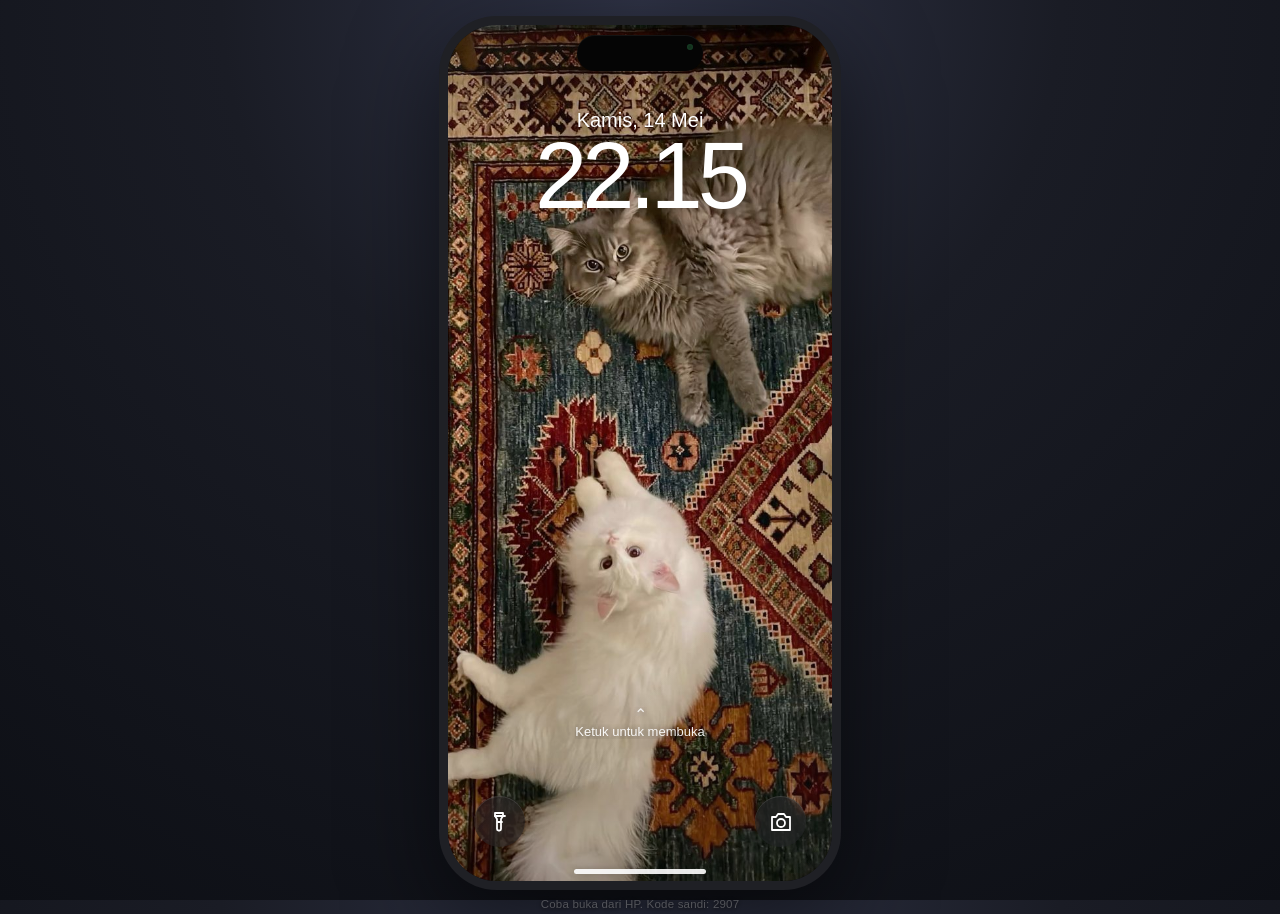
==== index.html @ b5a489ba "Disable state persistence; reset on refresh" ====
<!doctype html>
<html lang="id">
<head>
<meta charset="utf-8">
<meta name="viewport" content="width=device-width,initial-scale=1,maximum-scale=1,viewport-fit=cover,user-scalable=no">
<meta name="theme-color" content="#0b0d12">
<meta name="description" content="iPhone interaktif: cerita LDR Jo dan Shein, dari Jakarta ke Jogja.">
<title>Dari Jakarta ke Jogja â€” iPhone Interaktif</title>
<style>
*,*::before,*::after{box-sizing:border-box;-webkit-tap-highlight-color:transparent}
html,body{height:100%}
body{
  margin:0;min-height:100dvh;display:grid;place-items:center;padding:12px;
  background:radial-gradient(circle at top,#2f3346 0,#1a1c25 38%,#0d0f15 100%);
  color:#f8f8fb;font-family:-apple-system,BlinkMacSystemFont,'SF Pro Display','SF Pro Text','Helvetica Neue',sans-serif;
  -webkit-font-smoothing:antialiased;text-rendering:optimizeLegibility;overflow:hidden
}
button{font:inherit;color:inherit;background:none;border:0;padding:0;cursor:pointer}
input,textarea{font:inherit;color:inherit}
img{max-width:100%}
.hidden{display:none!important}
.app{display:flex;flex-direction:column;align-items:center;gap:10px;padding:10px}
.phone{
  --phone-w:min(402px,calc(100vw - 24px),calc((100dvh - 24px) * 402 / 874));
  position:relative;width:var(--phone-w);aspect-ratio:402/874;max-height:calc(100dvh - 24px);
  border-radius:58px;overflow:hidden;background:#080808;
  border:9px solid #1f2025;
  box-shadow:0 30px 90px rgba(0,0,0,.55),inset 0 0 0 1px rgba(255,255,255,.08);
  isolation:isolate
}
#surface{position:absolute;inset:0;overflow:hidden;background:#000;isolation:isolate}
.screen{position:absolute;inset:0;z-index:2}
.wallpaper{position:absolute;inset:0;background-size:cover;background-position:center;z-index:0;transition:opacity .7s ease}
.lock-wall{background-image:url("assets/lock-screen.jpg")}
.home-wall{background-image:url("assets/home-screen.jpg")}
.wall-shade{position:absolute;inset:0;z-index:1;pointer-events:none;background:linear-gradient(180deg,rgba(0,0,0,.22) 0,rgba(0,0,0,.04) 26%,rgba(0,0,0,.06) 60%,rgba(0,0,0,.32) 100%);transition:opacity .6s}
.gloss{position:absolute;inset:0;z-index:200;pointer-events:none;background:linear-gradient(130deg,rgba(255,255,255,.08) 0%,rgba(255,255,255,0) 18%,rgba(255,255,255,0) 62%,rgba(255,255,255,.05) 100%);mix-blend-mode:screen;opacity:.35}
.statusbar{position:absolute;top:0;left:0;right:0;height:46px;z-index:60;display:flex;align-items:center;justify-content:space-between;padding:8px 26px 0;font-size:14px;font-weight:600;letter-spacing:.2px;color:#fff;pointer-events:none;transition:color .3s}
.statusbar.light{color:#0b0b0d}
.statusbar .sb-time{min-width:44px}
.sb-right{display:flex;align-items:center;gap:5px}
.sb-signal{width:17px;height:11px;fill:currentColor}
.sb-battery{position:relative;width:23px;height:11.5px;border:1.4px solid currentColor;border-radius:3.5px;opacity:.92}
.sb-battery::after{content:"";position:absolute;right:-4px;top:2.8px;width:2px;height:4.6px;border-radius:0 2px 2px 0;background:currentColor;opacity:.55}
.sb-battery i{position:absolute;inset:1.4px;right:6px;background:currentColor;border-radius:2px}
.sb-5g{font-size:10.5px;font-weight:700}
.island{position:absolute;top:10px;left:50%;transform:translateX(-50%);width:126px;height:36px;border-radius:25px;background:#050505;z-index:80;box-shadow:inset 0 1px 0 rgba(255,255,255,.06)}
.island::after{content:"";position:absolute;right:10px;top:9px;width:6px;height:6px;border-radius:50%;background:#0b1710;box-shadow:inset 0 0 4px rgba(50,140,80,.55)}
.home-indicator{position:absolute;left:50%;bottom:0;transform:translateX(-50%);width:170px;height:26px;z-index:75;background:transparent}
.home-indicator::before{content:"";position:absolute;left:50%;bottom:7px;transform:translateX(-50%);width:132px;height:5px;border-radius:4px;background:rgba(255,255,255,.9);transition:background .3s;box-shadow:0 0 6px rgba(0,0,0,.18)}
.home-indicator.light::before{background:rgba(0,0,0,.72)}
.home-indicator:active::before{background:rgba(255,255,255,.6)}
.toast{position:absolute;left:50%;bottom:58px;z-index:125;transform:translateX(-50%) translateY(10px);max-width:82%;padding:10px 16px;border-radius:18px;background:rgba(28,30,38,.9);backdrop-filter:blur(20px);border:1px solid rgba(255,255,255,.12);color:#fff;font-size:12.5px;line-height:1.35;text-align:center;opacity:0;pointer-events:none;transition:opacity .22s,transform .22s}
.toast.show{opacity:1;transform:translateX(-50%) translateY(0)}
.flashlight{position:absolute;inset:0;z-index:190;background:#fff;opacity:0;transition:opacity .25s}
.flashlight.on{opacity:.94}
.viewer{position:absolute;inset:0;z-index:150;background:#000;display:flex;flex-direction:column;padding:54px 16px 30px}
.viewer-head{display:flex;align-items:center;justify-content:space-between;gap:12px;color:#fff;font-size:12px;opacity:.7;padding:0 4px 10px}
.viewer-stage{flex:1;display:grid;place-items:center;min-height:0}
.viewer-card{width:100%;max-width:340px;aspect-ratio:4/5;border-radius:12px;overflow:hidden;background:#101014;box-shadow:0 24px 60px rgba(0,0,0,.6)}
.viewer-card img{width:100%;height:100%;object-fit:cover;display:block}
.viewer-cap{text-align:center;font-size:12px;opacity:.6;padding-top:12px;min-height:34px}
.viewer-nav{display:flex;align-items:center;justify-content:space-between;padding-top:6px}
.viewer-btn{color:#fff;font-size:13px;padding:10px 14px;border-radius:999px;background:rgba(255,255,255,.12)}
.viewer-btn:disabled{opacity:.25}
@keyframes fadeIn{from{opacity:0}to{opacity:1}}
@keyframes riseIn{from{opacity:0;transform:translateY(10px)}to{opacity:1;transform:none}}
@keyframes shake{0%,100%{transform:translateX(0)}20%{transform:translateX(-8px)}40%{transform:translateX(7px)}60%{transform:translateX(-5px)}80%{transform:translateX(4px)}}
@keyframes bob{0%,100%{transform:translateY(0);opacity:.72}50%{transform:translateY(-3px);opacity:.95}}
.desk-hint{margin:0;font-size:11.5px;color:rgba(255,255,255,.42);letter-spacing:.2px;text-align:center;max-width:360px}
@media (max-height:760px){.desk-hint{display:none}.app{padding:6px}}
@media (max-width:420px){.desk-hint{display:none}}
@media (prefers-reduced-motion:reduce){*{animation-duration:.001s!important;animation-iteration-count:1!important;transition-duration:.05s!important}}
.lock{position:absolute;inset:0;z-index:4;padding:0;text-align:center;transition:opacity .35s,transform .35s}
.lock.slide-up{opacity:0;transform:translateY(-24px)}
.lock-top{position:absolute;top:0;left:0;right:0}
.lock-date{position:absolute;top:84px;width:100%;font-size:20px;font-weight:500;text-transform:capitalize;text-shadow:0 2px 10px rgba(0,0,0,.25)}
.lock-clock{position:absolute;top:104px;width:100%;font-size:94px;line-height:1;letter-spacing:-5px;font-weight:250;text-shadow:0 2px 14px rgba(0,0,0,.28);font-variant-numeric:tabular-nums}
.lock-notifs{position:absolute;left:18px;right:18px;bottom:132px;display:grid;gap:10px;text-align:left;max-height:42%;overflow:auto;scrollbar-width:none}
.lock-notifs::-webkit-scrollbar{display:none}
.lock-notif{display:flex;align-items:flex-start;gap:10px;padding:13px 15px;border-radius:22px;background:rgba(240,240,245,.55);backdrop-filter:blur(30px) saturate(1.8);-webkit-backdrop-filter:blur(30px) saturate(1.8);color:#111;box-shadow:0 8px 30px rgba(0,0,0,.12);cursor:pointer;animation:lockNotifArrival .52s cubic-bezier(.2,.9,.22,1.12) both;transform-origin:top center;overflow:hidden}
.lock-notif:active{background:rgba(240,240,245,.7)}
.lock-notif .nt-ic{width:38px;height:38px;border-radius:9px;flex:0 0 auto;display:grid;place-items:center;overflow:hidden;background:#25d366}
.lock-notif .nt-ic img{width:100%;height:100%;object-fit:cover}
.lock-notif .nt-ic.sys{background:rgba(0,0,0,.12)}
.lock-notif .nt-main{flex:1;min-width:0}
.lock-notif .nt-top{display:flex;justify-content:space-between;gap:8px;font-size:12px;margin-bottom:4px;color:rgba(0,0,0,.62);font-weight:700}
.lock-notif .nt-top small{font-weight:400;opacity:.7;font-size:11px;white-space:nowrap;overflow:hidden;text-overflow:ellipsis;max-width:40%}
.lock-notif .nt-body{font-size:14px;line-height:1.25;color:#111;font-weight:600;display:block;margin-top:2px}
.lock-notif .nt-body span{display:block;font-size:13px;line-height:1.32;color:rgba(0,0,0,.82);font-weight:400;margin-top:2px;overflow:hidden;text-overflow:ellipsis;display:-webkit-box;-webkit-line-clamp:3;-webkit-box-orient:vertical;overflow-wrap:anywhere}
.lock-bottom{position:absolute;bottom:34px;left:26px;right:26px;display:flex;justify-content:space-between;align-items:center}
.lock-round{width:51px;height:51px;border-radius:50%;display:grid;place-items:center;background:rgba(33,35,39,.44);backdrop-filter:blur(18px);-webkit-backdrop-filter:blur(18px);border:0;color:#fff;font-size:23px;cursor:pointer;box-shadow:inset 0 1px 0 rgba(255,255,255,.12);transition:transform .15s,background .2s}
.lock-round:active{transform:scale(1.15);background:rgba(255,255,255,.35)}
.lock-round.on{background:#fff;color:#111}
.lock-hint{position:absolute;bottom:100px;left:0;right:0;display:flex;flex-direction:column;align-items:center;gap:1px;font-size:13px;opacity:.92;cursor:pointer;text-shadow:0 1px 8px rgba(0,0,0,.55);animation:bob 2.8s ease-in-out infinite,pulseHint 2s ease-in-out infinite;border-radius:999px;padding:8px 14px}
@keyframes pulseHint{0%,100%{box-shadow:0 0 0 0 rgba(255,255,255,.35)}50%{box-shadow:0 0 0 12px rgba(255,255,255,0)}}
.hint-arrow{font-size:16px;line-height:1;opacity:.9}
.pass{position:absolute;inset:0;z-index:30;display:flex;flex-direction:column;align-items:center;justify-content:center;background:rgba(27,31,44,.28);backdrop-filter:blur(28px);-webkit-backdrop-filter:blur(28px);animation:fadeIn .3s;padding:24px}
.pass-title{font-size:18px;font-weight:600;text-shadow:0 1px 8px rgba(0,0,0,.2)}
.dots{display:flex;justify-content:center;gap:16px;margin:22px 0 18px}
.dot{width:13px;height:13px;border-radius:50%;border:1.8px solid #fff;transition:background .12s,transform .12s}
.dot.filled{background:#fff;transform:scale(1.06)}
.pass-error{height:18px;font-size:13px;color:#ffe1e1;margin-top:4px;text-align:center;line-height:1.3;min-height:18px}
.pass.shake{animation:shake .4s}
.keypad{display:grid;grid-template-columns:repeat(3,1fr);gap:11px 18px;max-width:282px;margin:26px auto 14px}
.key{width:70px;height:70px;justify-self:center;border-radius:50%;border:0;background:rgba(255,255,255,.24);color:#fff;font-size:31px;cursor:pointer;backdrop-filter:blur(12px);-webkit-backdrop-filter:blur(12px);box-shadow:inset 0 1px 0 rgba(255,255,255,.12);display:flex;flex-direction:column;align-items:center;justify-content:center;transition:background .12s,transform .1s}
.key:active{background:rgba(255,255,255,.38);transform:scale(.965)}
.key-number{font-size:31px;font-weight:300;line-height:1;font-variant-numeric:tabular-nums}
.key-letters{font-size:8.5px;letter-spacing:1.4px;opacity:.62;margin-top:1px;font-weight:600}
.key.key-empty{background:none;pointer-events:none;box-shadow:none}
.key.key-back{background:rgba(255,255,255,.12)}
.key.key-back:active{background:rgba(255,255,255,.3)}
.key svg{width:25px;height:25px;fill:none;stroke:currentColor;stroke-width:1.7;stroke-linecap:round;stroke-linejoin:round}
.pass-actions{display:flex;justify-content:space-between;width:100%;max-width:282px;margin-top:16px;font-size:12.5px;color:#cfe2ff}
.pass-actions button:active{opacity:.55}
.pass-hint{font-size:10.5px;color:rgba(255,255,255,.55);margin-top:6px;text-align:center;min-height:14px}
@keyframes lockNotifArrival{from{opacity:0;transform:translateY(12px) scale(.98)}to{opacity:1;transform:none}}
@media (max-height:770px){
  .lock{padding-top:0}
  .lock-date{top:76px;font-size:18px}
  .lock-clock{top:96px;font-size:82px}
  .lock-notifs{bottom:124px;gap:8px}
  .lock-notif{padding:11px 13px}
  .lock-hint{bottom:92px}
  .key{width:62px;height:62px;font-size:28px}
  .keypad{gap:8px 16px;max-width:260px}
  .pass{padding:24px}
}
@media (max-width:420px){
  .lock-date{top:72px}
  .lock-clock{top:90px;font-size:78px}
  .lock-notifs{left:14px;right:14px;bottom:118px}
}
.home{position:absolute;inset:0;z-index:3;display:flex;flex-direction:column;padding:93px 26px 26px;overflow:auto;scrollbar-width:none;animation:fadeIn .35s}
.home::-webkit-scrollbar{display:none}
.widgets{display:grid;grid-template-columns:1fr 1fr;gap:11px;margin-bottom:17px}
.widget{position:relative;border-radius:21px;padding:12px 13px;min-height:148px;overflow:hidden;text-align:left;border:1px solid rgba(255,255,255,.12);animation:riseIn .5s ease both;box-shadow:0 12px 30px rgba(0,0,0,.22)}
.widget-weather{background:linear-gradient(155deg,rgba(48,86,140,.92),rgba(20,34,62,.9));backdrop-filter:blur(20px);-webkit-backdrop-filter:blur(20px);display:flex;flex-direction:column;color:#fff}
.w-head{display:flex;justify-content:space-between;gap:6px;font-size:9px;font-weight:700;letter-spacing:1.1px;opacity:.8}
.w-main{display:flex;align-items:flex-start;justify-content:space-between;margin-top:2px}
.w-temp{font-size:39px;font-weight:300;line-height:1.12;letter-spacing:-1.5px}
.w-icon{margin-top:4px;opacity:.95}
.w-icon svg{display:block}
.w-cond{font-size:11.5px;font-weight:600;margin-top:auto}
.w-range{font-size:9.5px;opacity:.72;margin-top:3px;letter-spacing:.2px}
.widget-notes{background:linear-gradient(155deg,#fbf6e4,#eee2bd);color:#2b2418;display:flex;flex-direction:column}
.nw-head{font-size:9px;font-weight:800;letter-spacing:1.1px;color:#a9862f;display:flex;align-items:center;gap:5px}
.nw-title{font-size:12.5px;font-weight:700;margin-top:8px;color:#3a2f18}
.nw-line{font-size:10.5px;opacity:.72;line-height:1.5;padding-left:12px;position:relative;white-space:nowrap;overflow:hidden;text-overflow:ellipsis}
.nw-line::before{content:"";position:absolute;left:1px;top:6px;width:4px;height:4px;border-radius:50%;background:#c6a34a}
.nw-foot{font-size:9.5px;color:#9b7a28;margin-top:auto;font-weight:600}
.appgrid{display:grid;grid-template-columns:repeat(4,minmax(0,1fr));column-gap:16px;row-gap:34px;justify-items:center;align-items:start;padding:0 6px}
.app{display:flex;flex-direction:column;align-items:center;gap:8px;width:100%;min-width:0;padding:4px 2px;font-size:11px;font-weight:500;color:#fff;text-shadow:0 1px 4px rgba(0,0,0,.75);cursor:pointer;user-select:none}
.app:active .appicon{transform:scale(.9);filter:brightness(.96)}
.appicon{width:56px;height:56px;aspect-ratio:1/1;flex:none;border-radius:15px;display:grid;place-items:center;font-size:26px;box-shadow:0 7px 14px rgba(0,0,0,.22),0 0 0 .5px rgba(255,255,255,.14) inset;overflow:hidden;transition:transform .14s ease,filter .14s ease;background:transparent;position:relative;opacity:1;visibility:visible}
.appicon img{width:100%;height:100%;object-fit:cover;display:block;border-radius:inherit}
.app span{max-width:100%;white-space:nowrap;overflow:hidden;text-overflow:ellipsis}
.dock{position:absolute;left:18px;right:18px;bottom:24px;display:grid;grid-template-columns:repeat(4,minmax(0,1fr));justify-items:center;align-items:center;padding:13px 8px;border-radius:31px;background:rgba(244,245,250,.28);backdrop-filter:blur(28px);-webkit-backdrop-filter:blur(28px);border:1px solid rgba(255,255,255,.32);box-shadow:inset 0 1px 0 rgba(255,255,255,.2),0 8px 24px rgba(0,0,0,.25);z-index:10;overflow:visible;opacity:1;visibility:visible}
.dock .app span{display:none}
.dock .app{gap:0;opacity:1;visibility:visible;pointer-events:auto;position:relative;z-index:2}
.dock .appicon{width:55px;height:55px;opacity:1;visibility:visible;pointer-events:auto;position:relative;z-index:2;box-shadow:0 6px 14px rgba(0,0,0,.28),0 0 0 .5px rgba(255,255,255,.18) inset}
.dock .ic{opacity:1;visibility:visible}
.ic{width:100%;height:100%;display:grid;place-items:center;position:relative}
.ic svg{display:block}
.ic-cal{background:#fff;color:#111;flex-direction:column;line-height:1}
.ic-cal b{font-size:8px;letter-spacing:.6px;color:#ff3b30;font-weight:700;margin-top:7px}
.ic-cal strong{font-size:22px;font-weight:400;letter-spacing:-.5px;margin-top:1px}
.ic-notes{background:linear-gradient(180deg,#fefefe,#f4f1e8)}
.ic-notes .paper{width:100%;height:100%;padding-top:11px;display:flex;flex-direction:column;align-items:center;gap:2.4px;background:#fff}
.ic-notes .paper i{width:32px;height:2.4px;border-radius:2px;background:#d4cfc0}
.ic-notes .paper::before{content:"";width:38px;height:9px;border-radius:2px;background:#f7c948;margin-bottom:2px}
.ic-wa{background:#25d366;box-shadow:inset 0 -2px 4px rgba(0,0,0,.18)}
.ic-memo{background:linear-gradient(180deg,#3a3a3e,#101013)}
.ic-photos{background:#fff}
.ic-music{background:linear-gradient(160deg,#fa586a,#f72f4f)}
.ic-phone{background:linear-gradient(180deg,#54e878,#23b64d)}
.ic-safari{background:radial-gradient(circle at 30% 30%,#90ecff,#4bb4ff 45%,#0b71f3 78%)}
.ic-camera{background:linear-gradient(180deg,#5b5d66,#2b2c32)}
@media (max-width:370px){
  .appgrid{gap:15px 8px;padding:0 2px}
  .appicon{width:54px;height:54px}
  .dock{left:10px;right:10px;bottom:20px}
  .dock .appicon{width:52px;height:52px}
  .home{padding:84px 12px 102px}
}
.wa{position:absolute;inset:0;z-index:6;display:flex;flex-direction:column;background:#fff;color:#101114}
.wa-top{flex:0 0 auto;padding:50px 14px 0;background:rgba(250,250,250,.96);backdrop-filter:blur(20px);border-bottom:.5px solid rgba(0,0,0,.1)}
.wa-titlebar{display:flex;align-items:center;justify-content:space-between;gap:10px;padding-bottom:9px}
.wa-titlebar h1{font-size:25px;letter-spacing:-.6px;margin:0;font-weight:800}
.wa-titlebar .wa-tools{display:flex;gap:16px;color:#111}
.wa-titlebar .wa-tools svg{width:21px;height:21px;fill:none;stroke:currentColor;stroke-width:1.9;stroke-linecap:round;stroke-linejoin:round}
.wa-search{display:flex;align-items:center;gap:7px;background:#ededf0;border-radius:11px;padding:7px 10px;color:#7c7c85;margin-bottom:9px}
.wa-search svg{width:15px;height:15px;fill:none;stroke:currentColor;stroke-width:2}
.wa-search input{border:0;background:none;outline:none;font-size:13px;width:100%;color:#111}
.wa-filters{display:flex;gap:8px;padding-bottom:10px}
.wa-filter{font-size:11.5px;font-weight:600;color:#3a3a42;padding:5px 12px;border-radius:999px;background:#f0f0f3;border:1px solid transparent}
.wa-filter.active{background:#e2f6e9;color:#0d7a3e;border-color:#bfe8ce}
.wa-list{flex:1;overflow:auto;scrollbar-width:none;padding-bottom:26px}
.wa-list::-webkit-scrollbar{display:none}
.wa-row{display:flex;align-items:center;gap:11px;padding:10px 13px;width:100%;text-align:left;border-bottom:.5px solid rgba(0,0,0,.07)}
.wa-row:active{background:#f2f2f5}
.wa-avatar{width:47px;height:47px;flex:0 0 auto;border-radius:50%;overflow:hidden;background:#d8d8dd;display:grid;place-items:center;font-size:17px;font-weight:700;color:#fff}
.wa-avatar img{width:100%;height:100%;object-fit:cover;display:block}
.wa-row-main{flex:1;min-width:0}
.wa-row-name{font-size:14.5px;font-weight:600;display:flex;justify-content:space-between;gap:8px;align-items:baseline}
.wa-row-name small{font-size:10.5px;font-weight:400;color:#8a8a93;white-space:nowrap}
.wa-row-preview{font-size:12px;color:#7b7b84;white-space:nowrap;overflow:hidden;text-overflow:ellipsis;margin-top:2px;display:flex;align-items:center;gap:4px}
.wa-row-preview .tick{color:#25a55a;font-weight:700;font-size:11px}
.wa-badge{min-width:18px;height:18px;border-radius:9px;background:#25a55a;color:#fff;font-size:10.5px;font-weight:700;display:grid;place-items:center;padding:0 5px;margin-left:6px}
.wa-empty{padding:50px 20px;text-align:center;color:#9a9aa2;font-size:12.5px}

.wa-chat{position:absolute;inset:0;z-index:6;display:flex;flex-direction:column;background:#ece5dd;color:#111}
.wa-chat-bg{position:absolute;inset:0;background-image:linear-gradient(rgba(243,238,230,.9),rgba(243,238,230,.9)),url("assets/walpaper%20chat.jpg");background-size:cover;background-position:center;z-index:0}
.wa-chathead{position:relative;z-index:3;flex:0 0 auto;display:flex;align-items:center;gap:9px;padding:50px 10px 9px;background:rgba(250,250,250,.94);backdrop-filter:blur(20px);border-bottom:.5px solid rgba(0,0,0,.1)}
.wa-back{color:#0a7cff;font-size:21px;line-height:1;padding:4px 4px 4px 0;display:grid;place-items:center}
.wa-back svg{width:22px;height:22px;fill:none;stroke:currentColor;stroke-width:2.4;stroke-linecap:round;stroke-linejoin:round}
.wa-chathead .wa-avatar{width:36px;height:36px;font-size:14px}
.wa-chat-title{flex:1;min-width:0;line-height:1.2}
.wa-chatname{font-size:13.5px;font-weight:600;white-space:nowrap;overflow:hidden;text-overflow:ellipsis}
.wa-chatstatus{font-size:10.5px;color:#7c7c85;margin-top:1px}
.wa-head-actions{display:flex;gap:14px;color:#0a7cff;padding-right:2px}
.wa-head-actions svg{width:20px;height:20px;fill:none;stroke:currentColor;stroke-width:1.9;stroke-linecap:round;stroke-linejoin:round}
.wa-convo{position:relative;z-index:2;flex:1;overflow:auto;padding:12px 10px 10px;scrollbar-width:none;display:flex;flex-direction:column;gap:3px}
.wa-convo::-webkit-scrollbar{display:none}
.wa-day{position:sticky;top:0;align-self:center;background:rgba(255,255,255,.86);backdrop-filter:blur(8px);color:#6b6b73;font-size:10px;font-weight:600;padding:4px 10px;border-radius:8px;margin:4px 0 8px;box-shadow:0 1px 1px rgba(0,0,0,.06);z-index:2}
.wa-bubble{position:relative;max-width:78%;padding:6px 9px 16px;border-radius:11px;background:#fff;font-size:12.5px;line-height:1.4;box-shadow:0 1px .5px rgba(0,0,0,.13);align-self:flex-start;word-wrap:break-word;animation:riseIn .18s ease both}
.wa-bubble.mine{align-self:flex-end;background:#d9fdd3}
.wa-bubble .btime{position:absolute;right:8px;bottom:4px;font-size:9px;color:#8b8b93;letter-spacing:.1px}
.wa-bubble.mine .btime{color:#5f8a6a}
.wa-bubble.mine .btime .tick{font-size:9px;margin-left:2px;color:#3f9c5c}
.wa-system{align-self:center;background:rgba(255,255,255,.82);color:#6f6f77;font-size:10.5px;padding:5px 11px;border-radius:9px;margin:8px 0;text-align:center;max-width:88%;line-height:1.4}
.wa-img{display:block;width:100%;max-width:220px;border-radius:8px;margin-bottom:4px}
.wa-bubble.has-img{padding:3px 3px 16px}
.wa-bubble.has-img .btime{right:9px}
.wa-typing{align-self:flex-start;background:#fff;border-radius:11px;padding:9px 13px;display:flex;gap:4px;box-shadow:0 1px .5px rgba(0,0,0,.13)}
.wa-typing i{width:6px;height:6px;border-radius:50%;background:#b3b3ba;animation:tdot 1.1s infinite}
.wa-typing i:nth-child(2){animation-delay:.15s}.wa-typing i:nth-child(3){animation-delay:.3s}
@keyframes tdot{0%,60%,100%{transform:translateY(0);opacity:.5}30%{transform:translateY(-4px);opacity:1}}

.wa-composer-wrap{position:relative;z-index:4;flex:0 0 auto;background:#f6f4f1;border-top:.5px solid rgba(0,0,0,.08);padding:8px 8px 8px;transition:transform .28s ease}
.wa-chat.kb-open .wa-composer-wrap{transform:translateY(-238px)}
.wa-chat.kb-open .wa-convo{padding-bottom:230px}
.wa-choices{display:flex;gap:7px;overflow-x:auto;padding:2px 2px 8px;scrollbar-width:none}
.wa-choices::-webkit-scrollbar{display:none}
.wa-choice{flex:0 0 auto;max-width:250px;font-size:12px;line-height:1.3;padding:8px 12px;border-radius:16px;border:1px solid #b9e2c5;background:#f2fcf5;color:#0d6b36;text-align:left;animation:riseIn .22s both;white-space:normal}
.wa-choice:active{background:#dcf7e5}
.wa-composer{display:flex;align-items:flex-end;gap:7px}
.wa-plus{width:32px;height:32px;border-radius:50%;background:#e9e6e1;color:#5c5c63;font-size:22px;line-height:1;display:grid;place-items:center;flex:0 0 auto;margin-bottom:2px}
.wa-field{flex:1;display:flex;align-items:center;background:#fff;border-radius:20px;padding:7px 12px;min-height:36px;border:.5px solid rgba(0,0,0,.08)}
.wa-field input{width:100%;border:0;outline:none;background:none;font-size:13px;line-height:1.3}
.wa-send{width:34px;height:34px;border-radius:50%;background:#25a55a;color:#fff;display:grid;place-items:center;flex:0 0 auto;margin-bottom:1px}
.wa-send svg{width:19px;height:19px;fill:currentColor}
.wa-send:active{transform:scale(.93)}
.wa-kb{position:absolute;left:0;right:0;bottom:0;z-index:3;height:238px;background:#d1d4d9;padding:6px 5px 4px;transform:translateY(100%);transition:transform .28s ease;display:flex;flex-direction:column;gap:6px}
.wa-chat.kb-open .wa-kb{transform:translateY(0)}
.wa-kb-row{display:flex;justify-content:center;gap:5px;flex:1}
.wa-kb-key{flex:1;max-width:36px;background:#fff;border-radius:5px;box-shadow:0 1px 0 rgba(0,0,0,.28);font-size:15px;display:grid;place-items:center;color:#111;transition:background .08s}
.wa-kb-key.special{max-width:44px;background:#adb3bd;font-size:11px;font-weight:600}
.wa-kb-key.space{max-width:180px;background:#fff;font-size:11px;color:#444}
.wa-kb-key.pressed{background:#a9c8ff}
.wa-kb-row{} /* keep */
.wa-kb-footer{display:flex;justify-content:space-between;align-items:center;padding:0 10px;height:20px;color:#5c6068;font-size:13px}
.wa-kb-footer button{color:#3b3f47;font-size:11px;font-weight:600}
.wa-chat-note{padding:8px 12px;font-size:11px;color:#8a8a93;text-align:center;background:#f6f4f1;border-top:.5px solid rgba(0,0,0,.08)}
@media (max-width:370px){
  .wa-chat.kb-open .wa-composer-wrap{transform:translateY(-224px)}
  .wa-kb{height:224px}
  .wa-kb-key{font-size:14px}
}

.app-page{position:absolute;inset:0;z-index:5;display:flex;flex-direction:column;background:#f2f2f7;color:#111;overflow:hidden;animation:fadeIn .22s}
.app-page.dark{background:#0b0b0f;color:#fff}
.app-head{flex:0 0 auto;display:flex;align-items:center;gap:9px;padding:50px 13px 10px;background:rgba(249,249,251,.94);backdrop-filter:blur(22px);border-bottom:.5px solid rgba(0,0,0,.12);min-height:92px;z-index:3}
.app-page.dark .app-head{background:rgba(16,16,21,.9);border-bottom-color:rgba(255,255,255,.1)}
.app-head h1{flex:1;font-size:18px;font-weight:700;margin:0;text-align:center;letter-spacing:-.2px;white-space:nowrap;overflow:hidden;text-overflow:ellipsis}
.app-head .hbtn{min-width:62px;font-size:14px;color:#007aff;display:flex;align-items:center;gap:2px;padding:4px 0}
.app-page.dark .app-head .hbtn{color:#0a84ff}
.app-head .hbtn.right{justify-content:flex-end;text-align:right}
.app-head .hbtn svg{width:19px;height:19px;fill:none;stroke:currentColor;stroke-width:2.3;stroke-linecap:round;stroke-linejoin:round}
.app-body{flex:1;overflow:auto;scrollbar-width:none;-webkit-overflow-scrolling:touch}
.app-body::-webkit-scrollbar{display:none}
.pad-bottom{height:34px}

.notes-list{padding:4px 16px 10px}
.notes-item{width:100%;text-align:left;padding:11px 2px;border-bottom:.5px solid rgba(0,0,0,.13);display:block}
.notes-item h3{margin:0;font-size:14px;font-weight:600;display:flex;justify-content:space-between;gap:10px}
.notes-item h3 small{font-size:10.5px;font-weight:400;color:#8b8b92;white-space:nowrap}
.notes-item p{margin:3px 0 0;font-size:11.5px;color:#77777f;white-space:nowrap;overflow:hidden;text-overflow:ellipsis}
.notes-item p b{color:#3f3f45;font-weight:600}
.notes-date{font-size:10px;font-weight:700;letter-spacing:.5px;color:#8b8b92;margin:14px 2px 2px;text-transform:uppercase}
.notes-tools{display:flex;justify-content:space-between;align-items:center;padding:8px 16px;font-size:11.5px;color:#8b8b92;border-top:.5px solid rgba(0,0,0,.1)}
.notes-tools button{color:#c0392b;font-size:11.5px}
.note-detail{padding:8px 18px 30px}
.note-detail .nd-date{font-size:10px;color:#9a9aa1;text-align:center;margin-bottom:8px}
.note-detail h2{margin:0 0 6px;font-size:19px;letter-spacing:-.3px}
.note-detail p{font-size:13px;line-height:1.65;margin:8px 0;color:#2c2c30}
.note-detail ul{margin:8px 0;padding-left:18px;font-size:13px;line-height:1.7;color:#2c2c30}
.note-editor{padding:8px 16px 30px;display:flex;flex-direction:column;gap:8px;height:100%}
.note-editor input{border:0;background:none;outline:none;font-size:19px;font-weight:700;padding:4px 0}
.note-editor textarea{border:0;background:none;outline:none;flex:1;min-height:280px;font-size:13.5px;line-height:1.6;resize:none;font-family:inherit}

.cal-wrap{padding:6px 14px 22px}
.cal-nav{display:flex;align-items:center;justify-content:space-between;padding:6px 8px 12px}
.cal-nav b{font-size:16px;letter-spacing:-.2px}
.cal-nav button{color:#ff3b30;font-size:19px;padding:4px 10px}
.cal-nav .cal-today{font-size:11.5px;color:#ff3b30;font-weight:600}
.cal-week{display:grid;grid-template-columns:repeat(7,1fr);font-size:9.5px;font-weight:700;color:#9a9aa1;text-align:center;padding-bottom:5px;border-bottom:.5px solid rgba(0,0,0,.12)}
.cal-grid{display:grid;grid-template-columns:repeat(7,1fr);row-gap:3px;padding-top:5px}
.cal-day{position:relative;height:42px;display:flex;flex-direction:column;align-items:center;justify-content:flex-start;padding-top:4px;font-size:12px;border-radius:10px}
.cal-day.out{opacity:.25}
.cal-day .num{width:28px;height:28px;border-radius:50%;display:grid;place-items:center}
.cal-day.sel .num{background:#ff3b30;color:#fff;font-weight:600}
.cal-day.today .num{color:#ff3b30;font-weight:800}
.cal-day .ev{width:4px;height:4px;border-radius:50%;background:#ff9500;margin-top:1px}
.cal-day .ev.bday{background:#ff3b30}
.cal-agenda{margin-top:16px;background:#fff;border-radius:14px;padding:12px 13px;box-shadow:0 1px 3px rgba(0,0,0,.06)}
.cal-agenda h4{margin:0 0 7px;font-size:10.5px;letter-spacing:.6px;color:#ff3b30;text-transform:uppercase}
.cal-agenda .ag{display:flex;gap:9px;padding:7px 0;border-top:.5px solid rgba(0,0,0,.09);align-items:flex-start}
.cal-agenda .ag:first-of-type{border-top:0}
.cal-agenda .ag i{width:3px;height:30px;border-radius:2px;background:#ff3b30;margin-top:2px;flex:0 0 auto}
.cal-agenda .ag b{font-size:12.5px;display:block}
.cal-agenda .ag small{font-size:10.5px;color:#8f8f96}
.cal-note{font-size:10.5px;color:#9a9aa1;text-align:center;padding:12px 18px 0;line-height:1.5}

.vm-page{background:#fff}
.vm-head{padding:50px 15px 8px;background:rgba(250,250,250,.96);backdrop-filter:blur(20px);border-bottom:.5px solid rgba(0,0,0,.1);flex:0 0 auto}
.vm-head h1{margin:0;font-size:25px;font-weight:800;letter-spacing:-.6px}
.vm-search{display:flex;align-items:center;gap:6px;background:#ededf0;border-radius:10px;padding:6px 10px;margin-top:8px;color:#8a8a91}
.vm-search input{border:0;background:none;outline:none;font-size:12.5px;width:100%}
.vm-list{flex:1;overflow:auto;padding:4px 14px 90px}
.vm-item{display:flex;align-items:center;justify-content:space-between;gap:10px;width:100%;text-align:left;padding:11px 2px;border-bottom:.5px solid rgba(0,0,0,.1)}
.vm-item strong{display:block;font-size:13px;font-weight:600}
.vm-item small{font-size:10.5px;color:#8d8d94}
.vm-dur{font-size:11px;color:#8d8d94;font-variant-numeric:tabular-nums}
.vm-detail{padding:6px 18px 24px;display:flex;flex-direction:column;height:100%}
.vm-dtitle{font-size:13px;font-weight:600;text-align:center;margin:2px 0 2px;line-height:1.3}
.vm-ddate{font-size:10.5px;color:#8d8d94;text-align:center}
.vm-wave{display:flex;align-items:center;gap:2px;height:110px;margin:22px 0 6px;overflow:hidden}
.vm-wave i{flex:1;min-width:1px;background:#d5d5da;border-radius:2px;transition:background .15s}
.vm-wave i.played{background:#ff3b30}
.vm-time{display:flex;justify-content:space-between;font-size:10.5px;color:#8d8d94;font-variant-numeric:tabular-nums}
.vm-transcript{margin-top:18px;background:#f7f7f9;border-radius:14px;padding:12px 14px;font-size:12px;line-height:1.6;color:#3a3a40;min-height:92px}
.vm-transcript b{display:block;font-size:9.5px;letter-spacing:.6px;text-transform:uppercase;color:#9a9aa1;margin-bottom:5px}
.vm-controls{display:flex;align-items:center;justify-content:space-around;margin-top:auto;padding:18px 10px 6px}
.vm-ctrl{width:56px;height:56px;border-radius:50%;background:#f2f2f5;display:grid;place-items:center;color:#111}
.vm-ctrl.main{background:#ff3b30;color:#fff;width:66px;height:66px}
.vm-ctrl svg{width:24px;height:24px;fill:currentColor}
.vm-note{text-align:center;font-size:10px;color:#a0a0a7;padding-top:8px}

.photos-page{background:#0b0b0f;color:#fff}
.photos-page .app-head{background:rgba(16,16,21,.92);border-bottom-color:rgba(255,255,255,.08)}
.photos-page .app-head h1{color:#fff}
.photos-page .app-head .hbtn{color:#0a84ff}
.ph-seg{display:flex;gap:7px;padding:10px 12px;overflow-x:auto;scrollbar-width:none}
.ph-seg::-webkit-scrollbar{display:none}
.ph-seg button{flex:0 0 auto;font-size:11.5px;padding:6px 12px;border-radius:999px;background:rgba(255,255,255,.09);color:#dcdce2}
.ph-seg button.active{background:#fff;color:#111;font-weight:600}
.ph-count{font-size:10.5px;color:rgba(255,255,255,.5);padding:0 15px 8px}
.app-inner{display:flex;flex-direction:column;flex:1;min-height:0;overflow:hidden;padding:0}
.ph-grid{display:grid;grid-template-columns:repeat(3,1fr);gap:2px;flex:1;overflow:auto;scrollbar-width:none;padding:0 1px 12px}
.ph-grid::-webkit-scrollbar{display:none}
.ph-tile{position:relative;aspect-ratio:1/1;overflow:hidden;background:#1a1a1f;border-radius:0}
.ph-tile img{width:100%;height:100%;object-fit:cover;display:block;transition:transform .2s}
.ph-tile:active img{transform:scale(1.04)}
.ph-tile img{width:100%;height:100%;object-fit:cover;display:block;transition:transform .2s}
.ph-tile:active img{transform:scale(1.04)}
.ph-empty{padding:50px 26px;text-align:center;color:rgba(255,255,255,.5);font-size:12px;line-height:1.6}
.photo-bottom{display:flex;justify-content:center;align-items:center;flex:0 0 auto;border-top:1px solid rgba(255,255,255,.08);background:rgba(16,16,21,.92);padding:8px 5px 17px}
.photo-bottom button{border:0;background:none;color:#0a84ff;font-size:12px;font-weight:600;padding:6px 14px}

.safari-page{background:#f6f6f8;color:#111}
.sf-urlbar{display:flex;align-items:center;gap:8px;margin:0 12px;background:#fff;border-radius:11px;padding:7px 10px;font-size:12px;color:#555;box-shadow:0 1px 3px rgba(0,0,0,.05);border:.5px solid rgba(0,0,0,.08)}
.sf-urlbar svg{width:12px;height:12px;fill:none;stroke:#777;stroke-width:2}
.sf-urlbar span{flex:1;white-space:nowrap;overflow:hidden;text-overflow:ellipsis}
.sf-body{padding:14px 14px 30px}
.sf-hero{padding:16px 8px 10px;text-align:center}
.sf-hero h2{font-size:20px;margin:0 0 4px;letter-spacing:-.4px}
.sf-hero p{margin:0;font-size:11.5px;color:#8a8a91}
.sf-search{display:flex;gap:8px;margin:10px 0 18px}
.sf-search input{flex:1;border:0;background:#e9e9ee;border-radius:11px;padding:10px 13px;font-size:13px;outline:none}
.sf-search button{width:40px;border-radius:11px;background:#0a84ff;color:#fff;display:grid;place-items:center}
.sf-favs{display:grid;grid-template-columns:repeat(4,1fr);gap:12px;margin-bottom:20px}
.sf-fav{display:flex;flex-direction:column;align-items:center;gap:5px;font-size:9px;color:#555;text-align:center}
.sf-fav .fv{width:48px;height:48px;border-radius:12px;display:grid;place-items:center;background:#fff;box-shadow:0 1px 3px rgba(0,0,0,.1)}
.sf-fav .fv svg{width:24px;height:24px}
.sf-fav span{white-space:nowrap;overflow:hidden;text-overflow:ellipsis;max-width:60px}
.sf-card{background:#fff;border-radius:14px;padding:13px 14px;margin-bottom:10px;box-shadow:0 1px 3px rgba(0,0,0,.05);text-align:left;width:100%;display:block}
.sf-card h3{margin:0 0 4px;font-size:13.5px}
.sf-card p{margin:0;font-size:11.5px;line-height:1.5;color:#7b7b84}
.sf-section{font-size:10.5px;font-weight:700;letter-spacing:.6px;color:#9a9aa1;text-transform:uppercase;margin:16px 4px 7px}
.sf-page h2{font-size:22px;margin:6px 0 2px;letter-spacing:-.4px}
.sf-page .sf-sub{font-size:11px;color:#8a8a91;margin-bottom:14px}
.sf-info{background:#fff;border-radius:14px;padding:13px 14px;margin:10px 0;box-shadow:0 1px 3px rgba(0,0,0,.05)}
.sf-info .row{display:flex;justify-content:space-between;gap:12px;padding:8px 0;font-size:12px;border-top:.5px solid rgba(0,0,0,.08)}
.sf-info .row:first-child{border-top:0}
.sf-info .row b{font-weight:600}
.sf-buy{background:#0a84ff;color:#fff;border-radius:11px;padding:11px;text-align:center;font-size:12.5px;font-weight:600;width:100%;margin-top:12px}
.sf-link{color:#0a84ff;font-size:12px;padding:8px 0;display:inline-block}
.sf-history{display:flex;justify-content:space-between;align-items:center;gap:10px;padding:9px 4px;border-bottom:.5px solid rgba(0,0,0,.1);font-size:12px;width:100%;text-align:left}
.sf-history small{font-size:10px;color:#9a9aa1;display:block;margin-top:1px}
.sf-history .x{color:#9a9aa1;font-size:16px;padding:4px}

.cam-page{position:absolute;inset:0;background:#000;z-index:6;display:flex;flex-direction:column}
.cam-video{position:absolute;inset:0;width:100%;height:100%;object-fit:cover;background:#000}
.cam-top{position:relative;z-index:3;padding:52px 20px 0;display:flex;justify-content:space-between;color:#fff;font-size:13px}
.cam-top button{color:#fff;font-size:13px;padding:8px 10px;background:rgba(0,0,0,.3);border-radius:999px;backdrop-filter:blur(8px)}
.cam-bottom{position:relative;z-index:3;margin-top:auto;padding:0 26px 40px;display:flex;align-items:center;justify-content:space-between}
.cam-mode{display:flex;flex-direction:column;align-items:center;gap:4px;position:absolute;left:50%;transform:translateX(-50%);bottom:118px;color:#fff;font-size:10px;letter-spacing:1px;text-transform:uppercase;opacity:.85}
.cam-shutter{width:70px;height:70px;border-radius:50%;background:#fff;border:5px solid rgba(255,255,255,.35);box-shadow:0 0 0 2px #000 inset;margin:0 auto}
.cam-shutter:active{transform:scale(.93)}
.cam-side{width:46px;height:46px;border-radius:50%;background:rgba(255,255,255,.18);display:grid;place-items:center;color:#fff;backdrop-filter:blur(8px)}
.cam-side svg{width:22px;height:22px;fill:none;stroke:currentColor;stroke-width:1.8;stroke-linecap:round;stroke-linejoin:round}
.cam-flash{position:absolute;inset:0;background:#fff;opacity:0;pointer-events:none;z-index:4}
.cam-flash.on{animation:camflash .3s ease}
@keyframes camflash{0%{opacity:.9}100%{opacity:0}}
.cam-fallback{position:absolute;inset:0;display:grid;place-items:center;padding:40px;text-align:center;color:#fff;background:linear-gradient(160deg,#1c1c22,#0a0a0d)}
.cam-fallback p{font-size:12.5px;line-height:1.6;color:rgba(255,255,255,.7);max-width:250px}
.cam-fallback b{display:block;font-size:15px;margin-bottom:8px;color:#fff}
.cam-preview{position:absolute;inset:0;z-index:5;background:#000;display:flex;flex-direction:column;padding:52px 18px 28px}
.cam-preview img{flex:1;min-height:0;width:100%;object-fit:contain;border-radius:10px}
.cam-preview .cp-actions{display:flex;justify-content:space-between;gap:12px;padding-top:16px}
.cam-preview .cp-actions button{flex:1;padding:11px;border-radius:12px;background:rgba(255,255,255,.13);font-size:12.5px;color:#fff}
.cam-preview .cp-actions button.primary{background:#ffd60a;color:#111;font-weight:600}

.music-page{background:linear-gradient(180deg,#3d1f28,#170f14 55%,#0b0a0d);color:#fff}
.music-page .app-head{background:rgba(20,14,18,.75);border-bottom-color:rgba(255,255,255,.08)}
.music-page .app-head .hbtn{color:#ff5d73}
.music-wrap{padding:10px 22px 30px;display:flex;flex-direction:column;height:100%}
.music-art{width:100%;aspect-ratio:1;border-radius:18px;overflow:hidden;box-shadow:0 24px 60px rgba(0,0,0,.5);margin-top:6px}
.music-art img{width:100%;height:100%;object-fit:cover;display:block}
.music-meta{margin-top:18px}
.music-meta h2{margin:0;font-size:20px;letter-spacing:-.3px}
.music-meta p{margin:3px 0 0;font-size:12px;color:rgba(255,255,255,.55)}
.music-progress{margin-top:20px}
.music-bar{height:4px;border-radius:3px;background:rgba(255,255,255,.18);overflow:hidden}
.music-bar i{display:block;height:100%;width:0;background:#fff;border-radius:3px;transition:width .5s linear}
.music-times{display:flex;justify-content:space-between;font-size:10px;color:rgba(255,255,255,.5);margin-top:6px;font-variant-numeric:tabular-nums}
.music-controls{display:flex;align-items:center;justify-content:center;gap:26px;margin-top:16px}
.music-controls button{color:#fff;display:grid;place-items:center;width:48px;height:48px;border-radius:50%}
.music-controls .play{width:62px;height:62px;background:#fff;color:#111}
.music-controls svg{width:26px;height:26px;fill:currentColor}
.music-note{font-size:9.5px;color:rgba(255,255,255,.35);text-align:center;margin-top:auto;padding-top:12px}

.phone-page{background:#fff;color:#111}
.phone-tabs{display:flex;background:rgba(249,249,251,.96);border-bottom:.5px solid rgba(0,0,0,.12);flex:0 0 auto}
.phone-tab{flex:1;padding:9px 4px 10px;font-size:10.5px;color:#8a8a91;display:flex;flex-direction:column;align-items:center;gap:3px}
.phone-tab svg{width:20px;height:20px;fill:none;stroke:currentColor;stroke-width:1.8;stroke-linecap:round;stroke-linejoin:round}
.phone-tab.active{color:#0a84ff}
.phone-content{flex:1;overflow:auto;padding:8px 14px 30px}
.phone-content h2{font-size:22px;letter-spacing:-.4px;margin:6px 4px 8px}
.ph-contact{display:flex;align-items:center;gap:11px;width:100%;text-align:left;padding:9px 2px;border-bottom:.5px solid rgba(0,0,0,.1)}
.ph-avatar{width:40px;height:40px;border-radius:50%;overflow:hidden;display:grid;place-items:center;color:#fff;font-weight:600;font-size:15px;flex:0 0 auto}
.ph-avatar img{width:100%;height:100%;object-fit:cover}
.ph-contact b{font-size:13.5px;font-weight:500}
.ph-contact small{display:block;font-size:10px;color:#9a9aa1}
.ph-detail{text-align:center;padding:14px 20px 0}
.ph-detail .ph-avatar{width:82px;height:82px;font-size:28px;margin:0 auto}
.ph-detail h2{font-size:20px;margin:9px 0 3px}
.ph-detail .sub{font-size:11px;color:#8a8a91;margin-bottom:18px}
.ph-actions{display:flex;gap:14px;justify-content:center}
.ph-actions button{width:82px;padding:9px 4px;border-radius:11px;background:#f2f2f6;color:#0a84ff;font-size:10.5px;display:flex;flex-direction:column;align-items:center;gap:5px}
.ph-actions svg{width:20px;height:20px;fill:none;stroke:currentColor;stroke-width:1.8;stroke-linecap:round;stroke-linejoin:round}
.ph-log{display:flex;align-items:center;gap:10px;width:100%;text-align:left;padding:9px 2px;border-bottom:.5px solid rgba(0,0,0,.08)}
.ph-log .arr{font-size:12px;color:#8a8a91;width:14px}
.ph-log .arr.miss{color:#ff3b30}
.ph-log b{font-size:13px;font-weight:500;display:block}
.ph-log.miss b{color:#ff3b30}
.ph-log small{font-size:10px;color:#9a9aa1}
.ph-log .time{margin-left:auto;font-size:10.5px;color:#8a8a91;white-space:nowrap}
.ph-dial{display:flex;flex-direction:column;align-items:center;padding:7px 24px 18px}
.ph-number{height:42px;font-size:26px;letter-spacing:1px;display:grid;place-items:center;margin-bottom:4px;font-variant-numeric:tabular-nums;min-width:100%}
.dial-grid{display:grid;grid-template-columns:repeat(3,68px);gap:12px 20px}
.dial-key{width:68px;height:68px;border-radius:50%;background:#f2f2f6;display:flex;flex-direction:column;align-items:center;justify-content:center}
.dial-key:active{background:#e3e3e8}
.dial-key b{font-size:26px;font-weight:400;line-height:1}
.dial-key small{font-size:8px;letter-spacing:1.5px;color:#8a8a91;margin-top:1px;font-weight:600}
.dial-call{width:68px;height:68px;border-radius:50%;background:#30c55a;color:#fff;display:grid;place-items:center;margin-top:14px}
.dial-call svg{width:28px;height:28px;fill:currentColor}
.ph-callbanner{font-size:10.5px;color:#9a9aa1;text-align:center;padding:10px}

.banner{position:absolute;top:9px;left:9px;right:9px;z-index:115;display:flex;align-items:center;gap:10px;padding:10px 12px;border-radius:20px;background:rgba(26,28,36,.88);backdrop-filter:blur(26px) saturate(150%);border:1px solid rgba(255,255,255,.14);box-shadow:0 14px 34px rgba(0,0,0,.4);transform:translateY(-150%);transition:transform .42s cubic-bezier(.2,.9,.2,1);cursor:pointer;text-align:left}
.banner.show{transform:translateY(0)}
.banner .bn-ic{width:34px;height:34px;border-radius:9px;background:#25d366;display:grid;place-items:center;flex:0 0 auto;overflow:hidden}
.banner .bn-ic img{width:100%;height:100%;object-fit:cover}
.banner .bn-ic.sys{background:rgba(255,255,255,.16)}
.banner .bn-main{flex:1;min-width:0;color:#fff}
.banner .bn-top{display:flex;justify-content:space-between;gap:8px;font-size:11px;font-weight:600}
.banner .bn-top small{font-weight:400;opacity:.6;font-size:9.5px}
.banner .bn-body{font-size:11.5px;line-height:1.35;opacity:.88;margin-top:1px;display:-webkit-box;-webkit-line-clamp:2;-webkit-box-orient:vertical;overflow:hidden}

.call{position:absolute;inset:0;z-index:100;display:flex;flex-direction:column;align-items:center;background:#07080b;color:#fff;overflow:hidden}
.call-bg{position:absolute;inset:-30px;background-image:url("assets/jo-call.jpg");background-size:cover;background-position:center;filter:blur(26px) brightness(.42) saturate(1.1);transform:scale(1.16)}
.call-shade{position:absolute;inset:0;background:linear-gradient(180deg,rgba(0,0,0,.4),rgba(0,0,0,.15) 35%,rgba(0,0,0,.7))}
.call-inner{position:relative;z-index:2;width:100%;height:100%;display:flex;flex-direction:column;align-items:center;padding:62px 22px 24px;overflow:hidden}
.call-status{font-size:10px;letter-spacing:1.6px;text-transform:uppercase;opacity:.65;font-weight:600}
.call-name{font-size:26px;font-weight:600;margin-top:5px;letter-spacing:-.3px}
.call-sub{font-size:11.5px;opacity:.62;margin-top:3px;font-variant-numeric:tabular-nums}
.call-photo{width:min(66%,238px);aspect-ratio:3/4.05;object-fit:cover;border-radius:26px;margin-top:20px;border:1px solid rgba(255,255,255,.14);box-shadow:0 30px 70px rgba(0,0,0,.6);animation:riseIn .5s ease both;flex:0 1 auto;min-height:0}
.call.chatting .call-photo{width:min(44%,146px);margin-top:12px;border-radius:20px}
.call.chatting .call-inner{padding-top:54px}
.call-transcript{width:100%;margin-top:auto;display:flex;flex-direction:column;gap:7px;max-height:34%;overflow:auto;padding:8px 2px;scrollbar-width:none;flex:0 1 auto;min-height:0}
.call-transcript::-webkit-scrollbar{display:none}
.c-line{font-size:12.5px;line-height:1.45;padding:8px 12px;border-radius:14px;background:rgba(255,255,255,.09);border:1px solid rgba(255,255,255,.07);animation:riseIn .22s both;align-self:flex-start;max-width:94%}
.c-line.me{background:rgba(10,132,255,.22);border-color:rgba(10,132,255,.28);align-self:flex-end}
.c-line small{display:block;font-size:8.5px;letter-spacing:.9px;text-transform:uppercase;opacity:.5;margin-bottom:2px;font-weight:600}
.c-line.narr{background:rgba(0,0,0,.4);border-color:transparent;align-self:center;text-align:center;font-style:italic;opacity:.8;font-size:11.5px;max-width:100%}
.call-choices{width:100%;display:flex;flex-direction:column;gap:7px;padding:8px 0 4px;flex:0 0 auto}
.c-choice{width:100%;text-align:left;font-size:12px;line-height:1.35;padding:10px 13px;border-radius:15px;background:rgba(255,255,255,.14);border:1px solid rgba(255,255,255,.18);animation:riseIn .2s both}
.c-choice:active{background:rgba(255,255,255,.28)}
.call-controls{display:flex;justify-content:center;align-items:flex-start;gap:30px;padding-top:12px;flex:0 0 auto}
.cbtn{display:flex;flex-direction:column;align-items:center;gap:6px;font-size:9.5px;color:rgba(255,255,255,.72)}
.cbtn .cb{width:58px;height:58px;border-radius:50%;background:rgba(255,255,255,.16);display:grid;place-items:center;color:#fff}
.cbtn .cb.red{background:#ff453a}
.cbtn .cb.green{background:#30d158}
.cbtn .cb svg{width:25px;height:25px;fill:currentColor}
.cbtn .cb.mute-off{background:#fff;color:#111}
.call-ring{animation:ringPulse 1.6s ease-in-out infinite}
@keyframes ringPulse{0%,100%{box-shadow:0 0 0 0 rgba(48,209,88,.4)}50%{box-shadow:0 0 0 14px rgba(48,209,88,0)}}

.scene{position:absolute;inset:0;z-index:95;background:#05070b;overflow:hidden;color:#fff;display:flex;flex-direction:column;animation:fadeIn .5s}
.scene-bg{position:absolute;inset:-24px;background-image:url("assets/lock-screen.jpg");background-size:cover;background-position:center;filter:brightness(.33) saturate(.75) blur(2.5px);transform:scale(1.1)}
.scene-rain{position:absolute;inset:0;pointer-events:none;opacity:.5;background-image:repeating-linear-gradient(103deg,rgba(255,255,255,.16) 0 1px,transparent 1px 13px);background-size:220px 220px;animation:rain1 .42s linear infinite}
.scene-rain.b{opacity:.28;background-size:160px 160px;animation:rain2 .3s linear infinite}
@keyframes rain1{from{background-position:0 0}to{background-position:-90px 220px}}
@keyframes rain2{from{background-position:0 0}to{background-position:-60px 160px}}
.scene-inner{position:relative;z-index:2;flex:1;display:flex;flex-direction:column;padding:66px 20px 30px;min-height:0}
.scene-kicker{font-size:9.5px;letter-spacing:2.4px;text-transform:uppercase;opacity:.6;font-weight:700;text-align:center}
.scene-title{font-size:21px;font-weight:600;text-align:center;margin-top:5px;letter-spacing:-.2px}
.scene-sub{font-size:10.5px;text-align:center;opacity:.55;margin-top:3px}
.scene-lines{margin-top:auto;display:flex;flex-direction:column;gap:8px;max-height:56%;overflow:auto;scrollbar-width:none;padding:10px 0}
.scene-lines::-webkit-scrollbar{display:none}
.s-line{font-size:13px;line-height:1.5;padding:9px 13px;border-radius:15px;background:rgba(255,255,255,.1);border:1px solid rgba(255,255,255,.09);animation:riseIn .3s both;max-width:94%;align-self:flex-start;backdrop-filter:blur(6px)}
.s-line.me{align-self:flex-end;background:rgba(10,132,255,.24);border-color:rgba(10,132,255,.3)}
.s-line.narr{align-self:center;text-align:center;font-style:italic;background:rgba(0,0,0,.38);border-color:transparent;color:rgba(255,255,255,.82);font-size:12px;max-width:100%}
.s-line small{display:block;font-size:8.5px;letter-spacing:1px;text-transform:uppercase;opacity:.5;margin-bottom:2px;font-weight:700}
.scene-choices{display:flex;flex-direction:column;gap:8px;padding:10px 0 4px;flex:0 0 auto}
.s-choice{padding:11px 14px;border-radius:999px;background:rgba(255,255,255,.14);border:1px solid rgba(255,255,255,.2);font-size:12.5px;text-align:left;animation:riseIn .22s both}
.s-choice:active{background:rgba(255,255,255,.3)}
.scene-tap{position:absolute;left:0;right:0;bottom:34px;text-align:center;font-size:10.5px;opacity:.5;pointer-events:none}

.ending{position:absolute;inset:0;z-index:135;background:radial-gradient(circle at 50% 12%,#40292e 0,#191219 48%,#07070a 100%);color:#fff;display:flex;flex-direction:column;padding:64px 26px 34px;overflow:auto;text-align:center;align-items:center;animation:fadeIn .8s}
.ending .end-kicker{font-size:9.5px;letter-spacing:4px;opacity:.55;font-weight:700;text-transform:uppercase}
.ending h2{font-size:24px;line-height:1.3;margin:10px 0 0;font-weight:600;letter-spacing:-.3px}
.ending .end-tag{font-size:10.5px;color:#ffcf9a;border:1px solid rgba(255,207,154,.35);border-radius:999px;padding:4px 11px;margin-top:10px;letter-spacing:.4px}
.ending p{font-size:12.5px;line-height:1.75;opacity:.76;margin:16px 0 0;max-width:320px}
.ending .end-quote{font-size:12px;font-style:italic;opacity:.6;margin-top:18px;line-height:1.6}
.ending .end-actions{width:100%;display:flex;flex-direction:column;gap:9px;margin-top:auto;padding-top:26px}
.ending .end-btn{padding:12px;border-radius:14px;background:#fff;color:#111;font-size:13px;font-weight:600}
.ending .end-btn.ghost{background:rgba(255,255,255,.1);color:#fff;border:1px solid rgba(255,255,255,.16)}
.ending .end-credit{font-size:9px;opacity:.3;margin-top:16px;letter-spacing:.4px}

.timeskip{position:absolute;inset:0;z-index:145;background:#05060a;display:grid;place-items:center;padding:34px;text-align:center;opacity:0;transition:opacity .55s;pointer-events:none}
.timeskip.show{opacity:1;pointer-events:auto}
.ts-inner{transform:translateY(8px);animation:riseIn .7s ease both}
.ts-kicker{font-size:9px;letter-spacing:3px;text-transform:uppercase;opacity:.5;font-weight:700}
.ts-inner h2{font-size:25px;margin:10px 0 0;font-weight:500;letter-spacing:-.4px}
.ts-inner p{font-size:11px;opacity:.4;margin:8px 0 0;letter-spacing:.5px}

.storycard{position:absolute;inset:0;z-index:130;background:rgba(5,5,8,.55);backdrop-filter:blur(16px) brightness(.55);display:flex;align-items:flex-end;padding:16px;animation:fadeIn .35s}
.sc-card{width:100%;background:linear-gradient(165deg,#20232e,#12141b);border:1px solid rgba(255,255,255,.12);border-radius:22px;padding:20px 18px 16px;color:#fff;animation:riseIn .45s;box-shadow:0 24px 70px rgba(0,0,0,.5)}
.sc-kicker{font-size:9px;letter-spacing:2.6px;text-transform:uppercase;opacity:.5;font-weight:700}
.sc-card h2{font-size:20px;margin:8px 0 0;line-height:1.3;font-weight:600}
.sc-card p{font-size:12px;line-height:1.6;opacity:.68;margin:9px 0 0}
.sc-btn{margin-top:16px;width:100%;padding:12px;border-radius:13px;background:#fff;color:#111;font-size:13px;font-weight:600}
.sc-btn.ghost{background:rgba(255,255,255,.1);color:#fff;margin-top:8px;font-weight:500}

@media (max-height:700px){
  .call-inner{padding-top:52px}
  .call-photo{width:min(58%,196px)}
  .call-transcript{max-height:30%}
  .scene-inner{padding-top:56px}
}

</style>
</head>
<body>
<div class="app">
  <main class="phone" id="phone" aria-label="iPhone interaktif, cerita Dari Jakarta ke Jogja">
    <div class="screen" id="surface">
      <div class="wallpaper lock-wall" id="wallLock"></div>
      <div class="wallpaper home-wall hidden" id="wallHome"></div>
      <div class="wall-shade" id="wallShade"></div>

      <section id="lock" class="screen lock">
        <div class="lock-top">
          <div class="lock-date" id="lockDate">Kamis, 14 Mei</div>
          <div class="lock-clock" id="lockClock">22.15</div>
        </div>
        <div class="lock-notifs" id="lockNotifs"></div>
        <div class="lock-bottom">
          <button class="lock-round" id="torchBtn" onclick="toggleTorch()" aria-label="Senter">
            <svg viewBox="0 0 24 24" width="24" height="24" fill="none" stroke="currentColor" stroke-width="1.8" stroke-linecap="round" stroke-linejoin="round"><path d="M9 3h6v3l-2 3v10a1.5 1.5 0 0 1-1.5 1.5h-1A1.5 1.5 0 0 1 9 19V9L7 6V3Z"/><path d="M7 6h10M10 12h4"/></svg>
          </button>
          <button class="lock-hint" onclick="showPass()" aria-label="Geser ke atas untuk membuka">
<span class="hint-arrow">&#8963;</span>
<span>Ketuk untuk membuka</span>
          </button>
          <button class="lock-round" onclick="openCameraQuick()" aria-label="Kamera">
            <svg viewBox="0 0 24 24" width="24" height="24" fill="none" stroke="currentColor" stroke-width="1.8" stroke-linecap="round" stroke-linejoin="round"><path d="M3 7h4l2-3h6l2 3h4v13H3V7Z"/><circle cx="12" cy="13" r="4"/></svg>
          </button>
        </div>
      </section>

      <section id="pass" class="screen pass hidden">
        <div class="pass-title">Masukkan Kode Sandi</div>
        <div class="dots" id="dots"></div>
        <div class="pass-error" id="passError"></div>
        <div class="keypad" id="keypad"></div>
        <div class="pass-actions">
          <button type="button" onclick="giveHint()">Lupa kode?</button>
          <button type="button" onclick="hidePass()">Batal</button>
        </div>
      </section>

      <section id="home" class="screen home hidden">
        <div class="widgets">
          <div class="widget widget-weather" id="weatherWidget" role="status" aria-label="Cuaca Jogja">
            <div class="w-head"><span>JOGJA</span><span id="wUpdated">SEKARANG</span></div>
            <div class="w-main">
              <span class="w-temp" id="wTemp">27&deg;</span>
              <span class="w-icon" id="wIcon"></span>
            </div>
            <div class="w-cond" id="wCond">Hujan ringan</div>
            <div class="w-range" id="wRange">24&deg; / 30&deg; &middot; prakiraan</div>
          </div>
          <button class="widget widget-notes" onclick="openApp('notes')" aria-label="Buka Catatan">
            <span class="nw-head">CATATAN</span>
            <span class="nw-title">To do hari ini</span>
            <span class="nw-line">Laundry</span>
            <span class="nw-line">Beli makanan kucing belakang</span>
            <span class="nw-line">Bayar kos</span>
            <span class="nw-foot">Lihat semua &rsaquo;</span>
          </button>
        </div>
        <div class="appgrid" id="appgrid"></div>
        <div class="dock" id="dock"></div>
      </section>

      <section id="appPage" class="screen app-page hidden"></section>

      <button class="home-indicator" id="homeIndicator" aria-label="Kembali ke layar utama"></button>

      <div class="banner" id="banner" role="button" tabindex="0" aria-label="Notifikasi"></div>

      <section class="call hidden" id="call" aria-label="Panggilan"></section>
      <section class="scene hidden" id="scene" aria-label="Adegan"></section>
      <section class="ending hidden" id="ending" aria-label="Akhir cerita"></section>
      <div class="timeskip" id="timeskip" aria-hidden="true"><div class="ts-inner"><span class="ts-kicker" id="tsKicker"></span><h2 id="tsTitle"></h2><p id="tsSub"></p></div></div>
      <div class="storycard hidden" id="storycard" role="dialog" aria-label="Kartu cerita"></div>
      <div class="viewer hidden" id="viewer" aria-label="Lihat foto"></div>
      <div class="toast" id="toast" role="status"></div>
      <div class="flashlight hidden" id="flashlight"></div>
      <div class="gloss" aria-hidden="true"></div>
    </div>
    <div class="island" aria-hidden="true"></div>
  </main>
  <p class="desk-hint">Coba buka dari HP. Kode sandi: 2907</p>
</div>
<script>
'use strict';

const $ = (id) => document.getElementById(id);
const $$ = (sel, root = document) => Array.from(root.querySelectorAll(sel));
const esc = (s) => String(s == null ? '' : s).replace(/[&<>"']/g, c => ({'&':'&amp;','<':'&lt;','>':'&gt;','"':'&quot;',"'":'&#39;'}[c]));
const sleep = (ms) => new Promise(r => setTimeout(r, ms));
const clamp = (n, a, b) => Math.max(a, Math.min(b, n));

const IMG = {
  lock: 'assets/lock-screen.jpg',
  home: 'assets/home-screen.jpg',
  chatbg: 'assets/walpaper%20chat.jpg',
  jo: 'assets/jo.jpg.jpg',
  shein: 'assets/shein.jpg.jpg',
  dinda: 'assets/dinda.jpg.jpg',
  bayu: 'assets/bayu.jpg.jpg',
  calljo: 'assets/jo-call.jpg',
  g1: 'assets/galeri%201.jpg', g2: 'assets/galeri%202.jpg', g3: 'assets/galeri%203.jpg',
  g4: 'assets/galeri%204.jpg', g5: 'assets/galeri%205.jpg', g6: 'assets/galeri%206.jpg',
  g7: 'assets/galeri%207.jpg', g8: 'assets/galeri%208.jpg', g9: 'assets/galeri%209.jpg'
};

const CONTACTS = {
  jo:    { name: 'Jo',    sub: 'online',                    img: IMG.jo,    color: '#2f80ed' },
  dinda: { name: 'Dinda', sub: 'online',                    img: IMG.dinda, color: '#e14a95' },
  bayu:  { name: 'Bayu',  sub: 'terakhir dilihat 14.52',    img: IMG.bayu,  color: '#6657df' },
  mama:  { name: 'Mama',  sub: 'terakhir dilihat 21.05',    initial: 'M',   color: '#c78b3b' }
};
const CONTACT_ORDER = ['jo', 'dinda', 'bayu', 'mama'];

const CHAPTERS = [
  { date: 'Kamis, 14 Mei',  minute: 22 * 60 + 15 },
  { date: 'Jumat, 15 Mei',  minute: 7 * 60 + 40 },
  { date: 'Jumat, 15 Mei',  minute: 23 * 60 + 10 },
  { date: 'Sabtu, 16 Mei',  minute: 15 * 60 + 20 },
  { date: 'Minggu, 17 Mei', minute: 8 * 60 + 10 }
];

const SAVE_KEY = 'jakarta-jogja.v1';
let S = defaultState();
let CURRENT_SCREEN = 'lock';
let ACTIVE_CHAT = null;
let CURRENT_APP = null;
let PENDING_CHOICES = {};
let TORCH = false;
let PHOTO_FILTER = 'semua';
let VIEWER_STATE = null;
let CALL_BUSY = false;
let SCENE_BUSY = false;
let SAVE_TIMER = null;
let WEATHER_DATA = null;
let CAMERA_STREAM = null;
let CAMERA_FACING = 'user';
let CAMERA_PREVIEW = null;
let MUSIC_TIMER = null;
let MUSIC_POS = 0;
let BANNER_TIMER = null;
let BANNER_ACTION = null;
let TOAST_TIMER = null;
let pendingUnlockAction = null;
let passEntry = '';
let passAttempts = 0;

function makeId(){ return 'm' + Date.now().toString(36) + Math.random().toString(36).slice(2, 7); }
function msg(from, text, time, extra){ return Object.assign({ id: makeId(), from, text, time }, extra || {}); }

function seedChats(){
  return {
    jo: [
      msg('them', 'udah makan?', '13.42'),
      msg('me', 'udah dong. kamu?', '13.50'),
      msg('them', 'baru selesai rapat. makan nanti. jangan lupa istirahat ya', '13.51'),
      msg('me', 'iya, pak', '13.52'),
      msg('me', 'nanti malam jadi telpon?', '21.40'),
      msg('them', 'jadi. aku rapat dulu ya. maksimal jam 10', '21.44'),
      msg('them', 'telpon sekarang ya? aku baru selesai', '22.16'),
      msg('me', 'udah siap belum? aku udah mandi dari tadi', '22.15')
    ],
    dinda: [
      msg('them', 'shein, happy birthday ya. besok aku ke kos, kue udah aku pesen', '21.58'),
      msg('me', 'makasih din. kamu gak usah repot-repot', '22.02'),
      msg('them', 'diem. udah, besok sore ya', '22.03')
    ],
    bayu: [
      msg('them', 'shein, jo tadi lembur lagi. katanya mau telpon kamu abis ini', '21.30')
    ],
    mama: [
      msg('them', 'Nak, sudah makan? Jangan lupa istirahat.', '20.15'),
      msg('me', 'Udah, Ma. Mama juga jangan begadang.', '20.20')
    ]
  };
}

function defaultState(){
  return {
    v: 1,
    chapter: 0,
    minute: CHAPTERS[0].minute,
    chats: seedChats(),
    unread: { jo: 1, dinda: 0, bayu: 1, mama: 0 },
    flags: {},
    notes: [],
    cameraShots: [],
    ended: null,
    epilogue: false
  };
}

function loadState(){ return defaultState(); }

function saveState(){ /* no persistence: state resets on refresh */ }
function saveNow(){ /* no persistence: state resets on refresh */ }

function resetStory(){
  try { localStorage.removeItem(SAVE_KEY); } catch (e) {}
  location.reload();
}

function fmtMin(m){
  m = ((Math.round(m) % 1440) + 1440) % 1440;
  return String(Math.floor(m / 60)).padStart(2, '0') + '.' + String(m % 60).padStart(2, '0');
}
function clockNow(){ return fmtMin(S.minute); }
function bumpClock(n){ S.minute = (S.minute + (n || 1)) % 1440; renderClock(); }
function chapterInfo(){ return CHAPTERS[clamp(S.chapter, 0, CHAPTERS.length - 1)]; }

function renderClock(){
  const t = fmtMin(S.minute);
  $('sbTime').textContent = t;
  $('lockClock').textContent = t;
  $('lockDate').textContent = chapterInfo().date;
}

function setChapter(n){
  S.chapter = clamp(n, 0, 4);
  S.minute = CHAPTERS[S.chapter].minute;
  renderClock();
  renderLockNotifs();
  saveState();
}

function setStatusTheme(light){
  $('statusbar') && $('statusbar').classList.toggle('light', !!light);
  $('homeIndicator') && $('homeIndicator').classList.toggle('light', !!light);
}

function showScreen(name){
  const ids = ['lock', 'pass', 'home', 'appPage'];
  ids.forEach(id => $(id).classList.toggle('hidden', id !== name));
  CURRENT_SCREEN = name;
  const homeVisible = name === 'home' || name === 'appPage';
  $('wallLock').classList.toggle('hidden', homeVisible);
  $('wallHome').classList.toggle('hidden', !homeVisible);
  if (!homeVisible) setStatusTheme(false);
  if (name === 'lock') {
    $('lock').classList.remove('slide-up');
    renderLockNotifs();
    renderClock();
  }
  if (name === 'home') { ACTIVE_CHAT = null; CURRENT_APP = null; setStatusTheme(false); }
}

function showPass(after){
  if (CALL_BUSY || SCENE_BUSY) return;
  pendingUnlockAction = typeof after === 'function' ? after : null;
  passEntry = '';
  passAttempts = 0;
  $('passError').textContent = '';
  renderDots();
  renderKeypad();
  showScreen('pass');
  setStatusTheme(false);
}
function hidePass(){
  pendingUnlockAction = null;
  passEntry = '';
  showScreen(S.chapter >= 0 ? 'lock' : 'lock');
}
function renderDots(){
  const dots = $('dots');
  if (!dots) return;
  dots.innerHTML = Array.from({ length: 4 }, (_, i) =>
    `<div class="dot${i < passEntry.length ? ' filled' : ''}"></div>`).join('');
}

function pressDigit(n){
  if (passEntry.length >= 4) return;
  ensureAudio();
  passEntry += String(n);
  renderDots();
  if (passEntry.length === 4) setTimeout(checkPass, 130);
}
function backDigit(){
  if (!passEntry.length) return;
  passEntry = passEntry.slice(0, -1);
  renderDots();
}
function renderKeypad(){
  const kp = $('keypad');
  if (!kp) return;
  const rows = [
    [{n:'1',l:''},{n:'2',l:'ABC'},{n:'3',l:'DEF'}],
    [{n:'4',l:'GHI'},{n:'5',l:'JKL'},{n:'6',l:'MNO'}],
    [{n:'7',l:'PQRS'},{n:'8',l:'TUV'},{n:'9',l:'WXYZ'}]
  ];
  let html = '';
  rows.forEach(r => r.forEach(k => {
    html += `<button class="key" onclick="pressDigit('${k.n}')" aria-label="Angka ${k.n}"><span class="key-number">${k.n}</span><span class="key-letters">${k.l}</span></button>`;
  }));
  html += `<div class="key key-empty"></div>`;
  html += `<button class="key" onclick="pressDigit('0')" aria-label="Angka 0"><span class="key-number">0</span><span class="key-letters"></span></button>`;
  html += `<button class="key key-back" onclick="backDigit()" aria-label="Hapus"><svg viewBox="0 0 24 24"><path d="M21 4H8l-7 8 7 8h13a2 2 0 0 0 2-2V6a2 2 0 0 0-2-2Z"/><path d="M18 9l-6 6M12 9l6 6"/></svg></button>`;
  kp.innerHTML = html;
}

function checkPass(){
  if (passEntry === '2907') {
    passEntry = '';
    $('passError').textContent = '';
    showScreen('home');
    const action = pendingUnlockAction;
    pendingUnlockAction = null;
    onUnlocked();
    if (action) setTimeout(action, 220);
    saveState();
  } else {
    passAttempts++;
    passEntry = '';
    renderDots();
    $('passError').textContent = passAttempts >= 3
? 'Petunjuk: 29/07.'
: 'Kode sandi salah. Coba lagi.';
    const pass = $('pass');
    pass.classList.remove('shake');
    void pass.offsetWidth;
    pass.classList.add('shake');
    try { navigator.vibrate && navigator.vibrate(40); } catch (e) {}
    setTimeout(() => pass.classList.remove('shake'), 450);
  }
}

function giveHint(){
  $('passError').textContent = 'Petunjuk: 29/07.';
}

function onUnlocked(){
  if (S.chapter === 1 && !S.flags.hintMorning) {
    S.flags.hintMorning = true; saveState();
    setTimeout(() => bannerMsg('jo', 'kamu inget gak hari ini tanggal berapa?', 'sekarang'), 1400);
  } else if (S.chapter === 3 && !S.flags.hintArrival) {
    S.flags.hintArrival = true; saveState();
    setTimeout(() => bannerMsg('dinda', 'shein... ada yang nunggu di bawah.', 'sekarang'), 1600);
  }
}

function goHome(){
  stopCamera();
  closeViewer();
  closeKeyboard();
  if (CALL_BUSY || SCENE_BUSY) return;
  if (!S.ended) {
    // keep story state; simply return to springboard
  }
  showScreen('home');
  renderHome();
  setStatusTheme(false);
}

function lockPhone(){
  if (CALL_BUSY || SCENE_BUSY) return;
  closeKeyboard();
  stopCamera();
  showScreen('lock');
}

function toggleTorch(){
  TORCH = !TORCH;
  $('flashlight').classList.toggle('on', TORCH);
  $('torchBtn').classList.toggle('on', TORCH);
  try { navigator.vibrate && navigator.vibrate(10); } catch (e) {}
}

function openCameraQuick(){
  unlockThen(() => openApp('camera'));
}

function unlockThen(fn){
  if (CURRENT_SCREEN === 'lock' || CURRENT_SCREEN === 'pass') {
    showPass(() => { showScreen('home'); fn(); });
  } else {
    fn();
  }
}

function toast(text, ms){
  const el = $('toast');
  el.textContent = text;
  el.classList.add('show');
  clearTimeout(TOAST_TIMER);
  TOAST_TIMER = setTimeout(() => el.classList.remove('show'), ms || 2200);
}

function lockNotifsData(){
  const list = [];
  if (S.chapter === 0) {
    list.push({ who: 'Dinda', chat: 'dinda', text: 'Shein, happy birthday ya. Besok aku ke kos, kue udah aku pesen.', time: '21.58' });
    list.push({ who: 'Jo', chat: 'jo', text: 'Telpon sekarang ya? Aku baru selesai.', time: '22.16' });
  } else if (S.chapter === 1) {
    list.push({ who: 'Dinda', chat: 'dinda', text: 'shein, aku ke kos sore ini ya. kue udah dipesen.', time: '07.10' });
    list.push({ who: 'Jo', chat: 'jo', text: 'kamu inget gak hari ini tanggal berapa?', time: '07.40' });
  } else if (S.chapter === 2) {
    list.push({ who: 'Dinda', chat: 'dinda', text: 'kamu gimana? udah tidur?', time: '23.50' });
    list.push({ who: 'Jo', chat: 'jo', text: 'shein, aku minta maaf. beneran.', time: '23.34' });
  } else if (S.chapter === 3) {
    list.push({ who: 'Dinda', chat: 'dinda', text: 'shein... ada yang nunggu di bawah. jangan kaget.', time: '15.12' });
    list.push({ who: 'Bayu', chat: 'bayu', text: 'Shein, Jo ambil cuti dan ke Jogja. Tolong dengerin dia dulu ya.', time: '14.58' });
  }
  return list;
}

function contactAvatarInner(id, cls){
  const c = CONTACTS[id];
  if (!c) return '';
  if (c.img) return `<img src="${c.img}" alt="">`;
  return `<span style="display:grid;place-items:center;width:100%;height:100%;background:${c.color}">${esc(c.initial || c.name[0])}</span>`;
}

function renderLockNotifs(){
  const wrap = $('lockNotifs');
  if (!wrap) return;
  const data = lockNotifsData();
  if (!data.length) { wrap.innerHTML = ''; return; }
  wrap.innerHTML = data.map(n => {
    const c = CONTACTS[n.chat] || {};
    return `<button class="lock-notif" onclick="openNotif('${n.chat}')" aria-label="Buka pesan dari ${esc(n.who)}">
      <span class="nt-ic wa">${contactAvatarInner(n.chat)}</span>
      <span class="nt-main">
        <span class="nt-top"><span>WhatsApp</span><small>${esc(n.time)}</small></span>
        <span class="nt-body"><b>${esc(n.who)}</b><span>${esc(n.text)}</span></span>
      </span>
    </button>`;
  }).join('');
}

function openNotif(chatId){
  unlockThen(() => {
    openApp('whatsapp');
    setTimeout(() => openChat(chatId), 120);
  });
}

function bannerMsg(chatId, text, time, opts){
  opts = opts || {};
  const c = CONTACTS[chatId] || { name: 'Pesan', color: '#2b2d36' };
  const el = $('banner');
  el.innerHTML = `
    <span class="bn-ic${opts.sys ? ' sys' : ''}">${opts.sys ? '' : contactAvatarInner(chatId)}</span>
    <span class="bn-main">
      <span class="bn-top"><span>${opts.sys ? 'iPhone' : 'WhatsApp'}</span><small>${esc(time || 'sekarang')}</small></span>
      <span class="bn-body"><b>${esc(c.name)}</b> &middot; ${esc(text)}</span>
    </span>`;
  BANNER_ACTION = () => {
    if (opts.sys && opts.action) { opts.action(); return; }
    unlockThen(() => { openApp('whatsapp'); setTimeout(() => openChat(chatId), 120); });
  };
  el.classList.add('show');
  el.onclick = () => { el.classList.remove('show'); if (BANNER_ACTION) BANNER_ACTION(); };
  clearTimeout(BANNER_TIMER);
  BANNER_TIMER = setTimeout(hideBanner, opts.sticky ? 8000 : 5000);
  if (!opts.silent) sfxNotif();
}

function hideBanner(){ $('banner').classList.remove('show'); }

let audioCtx = null;
function ensureAudio(){
  if (!audioCtx) {
    try { audioCtx = new (window.AudioContext || window.webkitAudioContext)(); } catch (e) { audioCtx = null; }
  }
  if (audioCtx && audioCtx.state === 'suspended') { try { audioCtx.resume(); } catch (e) {} }
  return audioCtx;
}
function tone(freq, start, dur, vol){
  const ac = ensureAudio();
  if (!ac) return;
  const o = ac.createOscillator();
  const g = ac.createGain();
  o.type = 'sine';
  o.frequency.value = freq;
  o.connect(g); g.connect(ac.destination);
  const t0 = ac.currentTime + start;
  g.gain.setValueAtTime(0, t0);
  g.gain.linearRampToValueAtTime(vol || 0.08, t0 + 0.02);
  g.gain.exponentialRampToValueAtTime(0.0001, t0 + dur);
  o.start(t0); o.stop(t0 + dur + 0.02);
}
function sfxNotif(){
  tone(880, 0, 0.16, 0.05);
  tone(1174.7, 0.14, 0.24, 0.045);
}
function sfxSend(){
  tone(620, 0, 0.08, 0.03);
}
let RING_TIMER = null;
function startRingtone(){
  stopRingtone();
  const play = () => {
    tone(659.3, 0, 0.32, 0.06);
    tone(783.99, 0.36, 0.32, 0.06);
  };
  play();
  RING_TIMER = setInterval(play, 1400);
}
function stopRingtone(){ if (RING_TIMER) { clearInterval(RING_TIMER); RING_TIMER = null; } }

function vibrate(pattern){ try { navigator.vibrate && navigator.vibrate(pattern); } catch (e) {} }

function timeSkip(kicker, title, sub, duration){
  return new Promise(resolve => {
    const el = $('timeskip');
    $('tsKicker').textContent = kicker || '';
    $('tsTitle').textContent = title || '';
    $('tsSub').textContent = sub || '';
    el.classList.add('show');
    let done = false;
    const finish = () => {
      if (done) return;
      done = true;
      el.classList.remove('show');
      el.onclick = null;
      setTimeout(resolve, 380);
    };
    el.onclick = finish;
    setTimeout(finish, duration || 2800);
  });
}

async function loadWeather(){
  const fallback = { temp: 27, cond: 'Hujan ringan', min: 24, max: 30 };
  renderWeather(fallback, true);
  try {
    const ctrl = new AbortController();
    const timer = setTimeout(() => ctrl.abort(), 6500);
    const url = 'https://api.open-meteo.com/v1/forecast?latitude=-7.7956&longitude=110.3695'
      + '&current=temperature_2m,weather_code&daily=temperature_2m_max,temperature_2m_min'
      + '&timezone=Asia%2FJakarta&forecast_days=1';
    const res = await fetch(url, { signal: ctrl.signal });
    clearTimeout(timer);
    if (!res.ok) return;
    const d = await res.json();
    if (!d || !d.current) return;
    WEATHER_DATA = d;
    renderWeather({
      temp: Math.round(d.current.temperature_2m),
      cond: weatherText(d.current.weather_code),
      min: Math.round(d.daily.temperature_2m_min[0]),
      max: Math.round(d.daily.temperature_2m_max[0]),
      code: d.current.weather_code
    }, false);
  } catch (e) {}
}

function weatherText(code){
  if (code === 0) return 'Cerah';
  if (code <= 2) return 'Cerah berawan';
  if (code === 3) return 'Berawan';
  if (code === 45 || code === 48) return 'Berkabut';
  if (code >= 51 && code <= 57) return 'Gerimis';
  if (code >= 61 && code <= 67) return 'Hujan';
  if (code >= 80 && code <= 82) return 'Hujan deras';
  if (code >= 95) return 'Hujan petir';
  return 'Berawan';
}
function weatherIcon(code){
  if (code === 0) return `<svg width="40" height="40" viewBox="0 0 40 40" fill="none"><circle cx="20" cy="20" r="8" fill="#ffd166"/><g stroke="#ffd166" stroke-width="2" stroke-linecap="round"><path d="M20 5v4M20 31v4M5 20h4M31 20h4M9.4 9.4l2.8 2.8M27.8 27.8l2.8 2.8M30.6 9.4l-2.8 2.8M12.2 27.8l-2.8 2.8"/></g></svg>`;
  if (code >= 51) return `<svg width="44" height="40" viewBox="0 0 44 40" fill="none"><path d="M12 25a7 7 0 0 1 .8-13.9A9.5 9.5 0 0 1 31 13a6.5 6.5 0 0 1 1 12.9" fill="#dfe8f5" opacity=".92"/><g stroke="#7fb6ff" stroke-width="2.2" stroke-linecap="round"><path d="M15 30l-2 5M23 30l-2 5M31 30l-2 5"/></g></svg>`;
  return `<svg width="44" height="40" viewBox="0 0 44 40" fill="none"><path d="M12 26a7.5 7.5 0 0 1 .7-15A10 10 0 0 1 32 13.6 7 7 0 0 1 33 27.6" fill="#e9eef6" opacity=".95"/></svg>`;
}
function renderWeather(data, fallback){
  const t = $('wTemp'), c = $('wCond'), r = $('wRange'), i = $('wIcon'), u = $('wUpdated');
  if (!t) return;
  t.textContent = data.temp + '\u00B0';
  c.textContent = data.cond;
  r.textContent = data.min + '\u00B0 / ' + data.max + '\u00B0 \u00B7 prakiraan';
  i.innerHTML = weatherIcon(data.code == null ? 61 : data.code);
  u.textContent = fallback ? 'LURING' : 'LIVE';
}

function setBgImage(){
  // wallpapers are set via CSS tokens
}

function updateWeatherOnHome(){ if (WEATHER_DATA) loadWeather(); }

const APPS = [
  { id: 'calendar', name: 'Kalender' },
  { id: 'memos',    name: 'Memo Suara' },
  { id: 'notes',    name: 'Catatan' },
  { id: 'photos',   name: 'Foto' },
  { id: 'music',    name: 'Musik' }
];
const DOCK = [
  { id: 'phone',    name: 'Telepon' },
  { id: 'whatsapp', name: 'WhatsApp' },
  { id: 'safari',   name: 'Safari' },
  { id: 'camera',   name: 'Kamera' }
];

function wAIcon(){ return `<span class="ic ic-wa"><svg width="34" height="34" viewBox="0 0 24 24" fill="none" stroke="#fff" stroke-width="1.8" stroke-linecap="round" stroke-linejoin="round"><path d="M20.3 11.6a8.4 8.4 0 0 1-12.5 7.3L3 20l1.2-4.7a8.4 8.4 0 1 1 16.1-3.7Z"/><path d="M8.6 8.5c.5 3 3.1 5.6 6.1 6.4l1.6-1.6-2.2-1.2-.9 1c-1.1-.5-2-1.4-2.5-2.5l1-.9-1.2-2.2Z" fill="#fff" stroke="none"/></svg></span>`; }
function notesIcon(){ return `<span class="ic ic-notes"><span class="paper"><i></i><i></i><i></i><i></i></span></span>`; }
function photosIcon(){
  const petals = Array.from({length: 8}, (_, i) => `<ellipse cx="30" cy="16" rx="5.5" ry="11" fill="${['#ffcd00','#ff9f0a','#ff375f','#bf5af2','#0a84ff','#32d74b','#66d4cf','#ff6482'][i]}" transform="rotate(${i * 45} 30 30)" opacity="${i % 2 ? .82 : .92}"/>`).join('');
  return `<span class="ic ic-photos"><svg width="46" height="46" viewBox="0 0 60 60">${petals}<circle cx="30" cy="30" r="6.5" fill="#fff" opacity=".9"/></svg></span>`;
}
function musicIcon(){ return `<span class="ic ic-music"><svg width="30" height="30" viewBox="0 0 24 24" fill="#fff"><path d="M20 4.3v9.9a3.4 3.4 0 1 1-1.6-2.9V7.1L10 9v7.6a3.4 3.4 0 1 1-1.6-2.9V6.6L20 4.3ZM18.4 17.6a1.8 1.8 0 1 0 0-3.6 1.8 1.8 0 0 0 0 3.6ZM8.4 19.8a1.8 1.8 0 1 0 0-3.6 1.8 1.8 0 0 0 0 3.6Z"/></svg></span>`; }
function phoneIcon(){ return `<span class="ic ic-phone"><svg width="32" height="32" viewBox="0 0 24 24" fill="#fff"><path d="M6.62 10.79a15.05 15.05 0 0 0 6.59 6.59l2.2-2.2a1 1 0 0 1 1.02-.24c1.12.37 2.33.57 3.57.57a1 1 0 0 1 1 1V20a1 1 0 0 1-1 1C10.61 21 3 13.39 3 4a1 1 0 0 1 1-1h3.5a1 1 0 0 1 1 1c0 1.25.2 2.45.57 3.57a1 1 0 0 1-.24 1.02l-2.21 2.2Z"/></svg></span>`; }
function safariIcon(){ return `<span class="ic ic-safari"><svg width="48" height="48" viewBox="0 0 48 48" fill="none"><circle cx="24" cy="24" r="19" stroke="#fff" stroke-width="2" opacity=".9"/><path d="M32 16l-5.2 10.8L16 32l5.2-10.8L32 16Z" fill="#fff"/><circle cx="24" cy="24" r="2.2" fill="#0a6fe8"/></svg></span>`; }
function cameraIcon(){ return `<span class="ic ic-camera"><svg width="35" height="35" viewBox="0 0 24 24" fill="none" stroke="#fff" stroke-width="1.5"><rect x="3" y="6.5" width="18" height="13.5" rx="2.6"/><path d="M8.5 6.5l1.4-2.8h4.2l1.4 2.8"/><circle cx="12" cy="13" r="4.2"/></svg></span>`; }
function memoIcon(){ return `<span class="ic ic-memo"><svg width="30" height="30" viewBox="0 0 24 24" fill="none" stroke="#ff453a" stroke-width="2" stroke-linecap="round"><path d="M4 12h2M8 7v10M12 4v16M16 8v8M20 11v2"/></svg></span>`; }
function calendarIcon(){
  const day = [14, 15, 15, 16, 17][clamp(S.chapter, 0, 4)];
  return `<span class="ic ic-cal"><b>MEI</b><strong>${day}</strong></span>`;
}
function appIcon(id){
  switch (id) {
    case 'whatsapp': return wAIcon();
    case 'notes': return notesIcon();
    case 'photos': return photosIcon();
    case 'music': return musicIcon();
    case 'phone': return phoneIcon();
    case 'safari': return safariIcon();
    case 'camera': return cameraIcon();
    case 'memos': return memoIcon();
    case 'calendar': return calendarIcon();
    default: return '';
  }
}

function appHTML(a){
  return `<button class="app" onclick="openApp('${a.id}')" aria-label="Buka ${esc(a.name)}">
    <span class="appicon">${appIcon(a.id)}</span><span>${esc(a.name)}</span></button>`;
}

function renderHome(){
  const grid = $('appgrid'), dock = $('dock');
  if (!grid || !dock) return;
  grid.innerHTML = APPS.map(appHTML).join('');
  dock.innerHTML = DOCK.map(appHTML).join('');
}

function mountApp(theme, cls, html){
  closeKeyboard();
  stopCamera();
  closeViewer();
  const p = $('appPage');
  p.className = 'screen app-page ' + (cls || '') + (theme === 'dark' ? ' dark' : '');
  p.innerHTML = html;
  showScreen('appPage');
  setStatusTheme(theme !== 'dark');
  return p;
}

function appBackBtn(label){
  return `<button class="hbtn" onclick="goHome()" aria-label="Kembali"><svg viewBox="0 0 24 24"><path d="M15 5l-7 7 7 7"/></svg>${esc(label || '')}</button>`;
}

function openApp(id, arg){
  CURRENT_APP = id;
  if (CURRENT_SCREEN === 'lock' || CURRENT_SCREEN === 'pass') {
    unlockThen(() => openApp(id, arg));
    return;
  }
  switch (id) {
    case 'whatsapp': openWhatsApp(arg); break;
    case 'phone': openPhoneApp(); break;
    case 'notes': openNotes(); break;
    case 'calendar': openCalendar(); break;
    case 'memos': openMemos(); break;
    case 'photos': openPhotos(); break;
    case 'safari': openSafari(); break;
    case 'camera': openCamera(); break;
    case 'music': openMusic(); break;
    default: toast('Aplikasi belum tersedia.');
  }
}

let WA_FILTER = 'semua';
let WA_QUERY = '';
let KB_OPEN = false;
let CHAT_DRAFT = '';
let CHAT_RUNNING = {};

function openWhatsApp(arg){
  if (arg && CONTACTS[arg]) { openWaList(); openChat(arg); return; }
  openWaList();
}

function lastMsg(chatId){
  const arr = S.chats[chatId] || [];
  return arr.length ? arr[arr.length - 1] : null;
}
function chatPreview(chatId){
  const m = lastMsg(chatId);
  if (!m) return '';
  if (m.image) return m.text ? 'Foto \u00B7 ' + m.text : 'Foto';
  return m.text || '';
}

function waListHTML(){
  const rows = CONTACT_ORDER.map(id => {
    const c = CONTACTS[id];
    const m = lastMsg(id);
    const unread = S.unread[id] || 0;
    if (WA_QUERY) {
      const hay = ((c.name || '') + ' ' + chatPreview(id)).toLowerCase();
      if (!hay.includes(WA_QUERY.toLowerCase())) return '';
    }
    if (WA_FILTER === 'unread' && !unread) return '';
    return `<button class="wa-row" onclick="openChat('${id}')">
      <span class="wa-avatar">${contactAvatarInner(id)}</span>
      <span class="wa-row-main">
        <span class="wa-row-name"><span>${esc(c.name)}</span><small>${esc(m ? m.time : '')}</small></span>
        <span class="wa-row-preview"><span>${m && m.from === 'me' ? '<span class="tick">\u2713\u2713</span>' : ''} ${esc(chatPreview(id))}</span>${unread ? `<span class="wa-badge">${unread}</span>` : ''}</span>
      </span>
    </button>`;
  }).join('');
  return rows || `<div class="wa-empty">Tidak ada chat.</div>`;
}

function openWaList(){
  ACTIVE_CHAT = null;
  closeKeyboard();
  mountApp('light', 'wa-page', `
    <div class="wa">
      <div class="wa-top">
        <div class="wa-titlebar">
          <h1>WhatsApp</h1>
          <span class="wa-tools">
            <svg viewBox="0 0 24 24"><rect x="3" y="6" width="18" height="13" rx="3"/><circle cx="12" cy="12.5" r="3.4"/><path d="M9 6l1.2-2h3.6L15 6"/></svg>
            <svg viewBox="0 0 24 24"><rect x="3.5" y="3.5" width="17" height="17" rx="4"/><path d="M8 8h8v8"/></svg>
            <svg viewBox="0 0 24 24"><circle cx="12" cy="5.5" r="1.4" fill="currentColor" stroke="none"/><circle cx="12" cy="12" r="1.4" fill="currentColor" stroke="none"/><circle cx="12" cy="18.5" r="1.4" fill="currentColor" stroke="none"/></svg>
          </span>
        </div>
        <label class="wa-search">
          <svg viewBox="0 0 24 24"><circle cx="11" cy="11" r="7"/><path d="m20 20-3.5-3.5"/></svg>
          <input id="waSearchInput" placeholder="Cari" autocomplete="off" value="${esc(WA_QUERY)}" oninput="waSetQuery(this.value)">
        </label>
        <div class="wa-filters">
          <button class="wa-filter ${WA_FILTER === 'semua' ? 'active' : ''}" onclick="waSetFilter('semua')">Semua</button>
          <button class="wa-filter ${WA_FILTER === 'unread' ? 'active' : ''}" onclick="waSetFilter('unread')">Belum dibaca</button>
        </div>
      </div>
      <div class="wa-list" id="waList">${waListHTML()}</div>
    </div>`);
}

function waSetFilter(f){ WA_FILTER = f; openWaList(); }
function waSetQuery(q){
  WA_QUERY = q;
  const l = $('waList');
  if (l) l.innerHTML = waListHTML();
}

function openChat(id){
  if (!CONTACTS[id]) return;
  ACTIVE_CHAT = id;
  S.unread[id] = 0;
  CHAT_DRAFT = '';
  KB_OPEN = false;
  saveState();
  renderChat(id);
  onChatOpened(id);
}

function isChatOpen(id){
  return CURRENT_SCREEN === 'appPage' && ACTIVE_CHAT === id && !!$('waConversation');
}

function renderChat(id){
  const c = CONTACTS[id];
  const messages = S.chats[id] || [];
  closeCameraStreamOnly();
  mountApp('light', 'wa-page', `
    <div class="wa">
      <div class="wa-chat" id="waChat">
        <div class="wa-chat-bg"></div>
        <div class="wa-chathead">
          <button class="wa-back" onclick="openWaList()" aria-label="Kembali ke daftar chat">
            <svg viewBox="0 0 24 24"><path d="M15 5l-7 7 7 7"/></svg>
          </button>
          <span class="wa-avatar">${contactAvatarInner(id)}</span>
          <span class="wa-chat-title">
            <span class="wa-chatname">${esc(c.name)}</span>
            <span class="wa-chatstatus">${id === 'jo' && S.chapter >= 2 ? 'terakhir dilihat baru saja' : c.sub}</span>
          </span>
          <span class="wa-head-actions">
            <button onclick="waCallNotice('${id}')" aria-label="Panggilan video"><svg viewBox="0 0 24 24"><rect x="2.5" y="5.5" width="13.5" height="13" rx="2.2"/><path d="m16 10 5-3v10l-5-3"/></svg></button>
            <button onclick="waCallNotice('${id}')" aria-label="Panggilan telepon"><svg viewBox="0 0 24 24"><path d="M6.6 10.8a15 15 0 0 0 6.6 6.6l2.2-2.2a1 1 0 0 1 1-.2c1.1.4 2.3.6 3.6.6a1 1 0 0 1 1 1V20a1 1 0 0 1-1 1C10.6 21 3 13.4 3 4a1 1 0 0 1 1-1h3.5a1 1 0 0 1 1 1c0 1.3.2 2.5.6 3.6a1 1 0 0 1-.2 1l-2.3 2.2Z"/></svg></button>
          </span>
        </div>
        <div class="wa-convo" id="waConversation">
          <div class="wa-day">Hari ini</div>
          ${messages.map(m => bubbleHTML(m)).join('')}
        </div>
        <div class="wa-composer-wrap">
          <div class="wa-choices" id="waChoices"></div>
          <div class="wa-chat-note">Balas lewat pilihan yang tersedia saat cerita memintanya.</div>
        </div>
      </div>
    </div>`);
  // restore pending choices
  renderChoices(id);
  scrollConvo();
  const inp = $('chatInput');
  if (inp && KB_OPEN) { /* keyboard stays visually open */ }
}

function bubbleHTML(m){
  if (m.from === 'sys') return `<div class="wa-system">${esc(m.text)}</div>`;
  const mine = m.from === 'me';
  const img = m.image ? `<img class="wa-img" src="${m.image}" alt="Foto">` : '';
  return `<div class="wa-bubble${mine ? ' mine' : ''}${m.image ? ' has-img' : ''}">${img}${m.text ? esc(m.text) : ''}<span class="btime">${esc(m.time || '')}${mine ? ' <span class="tick">\u2713\u2713</span>' : ''}</span></div>`;
}

function kbKey(k){
  return `<button class="wa-kb-key" data-key="${k}" onclick="kbType('${k}')">${k}</button>`;
}
function kbType(k){
  ensureAudio();
  const field = $('chatInput');
  if (!field) return;
  field.value = (field.value || '') + k;
  CHAT_DRAFT = field.value;
  const btn = document.querySelector('.wa-kb-key[data-key="' + k + '"]');
  if (btn) { btn.classList.add('pressed'); setTimeout(() => btn.classList.remove('pressed'), 130); }
}
function kbBackspace(){
  const field = $('chatInput');
  if (!field) return;
  field.value = field.value.slice(0, -1);
  CHAT_DRAFT = field.value;
}
function kbShift(){
  toast('Huruf besar otomatis di awal kalimat.');
}
function openKeyboard(){
  ensureAudio();
  KB_OPEN = true;
  const chat = $('waChat');
  if (chat) chat.classList.add('kb-open');
  setTimeout(scrollConvo, 300);
}
function closeKeyboard(){
  KB_OPEN = false;
  const chat = $('waChat');
  if (chat) chat.classList.remove('kb-open');
}
function scrollConvo(){
  const c = $('waConversation');
  if (c) c.scrollTop = c.scrollHeight + 400;
}
function showTyping(){
  const c = $('waConversation');
  if (!c || $('waTyping')) return;
  const el = document.createElement('div');
  el.className = 'wa-typing';
  el.id = 'waTyping';
  el.innerHTML = '<i></i><i></i><i></i>';
  c.appendChild(el);
  scrollConvo();
}
function hideTyping(){
  const el = $('waTyping');
  if (el) el.remove();
}

function pushMessage(chatId, m, opts){
  opts = opts || {};
  if (!S.chats[chatId]) S.chats[chatId] = [];
  S.chats[chatId].push(m);
  if (m.from === 'them' && !isChatOpen(chatId)) {
    S.unread[chatId] = (S.unread[chatId] || 0) + 1;
    if (!opts.silentBanner) bannerMsg(chatId, m.text || 'Mengirim foto', m.time);
  }
  saveState();
  if (isChatOpen(chatId)) {
    if (opts.fullRender) { renderChat(chatId); return; }
    const c = $('waConversation');
    if (c) { c.insertAdjacentHTML('beforeend', bubbleHTML(m)); scrollConvo(); }
  }
}

function addMy(chatId, text, extra){
  const m = msg('me', text, clockNow(), extra || {});
  pushMessage(chatId, m, { silentBanner: true });
  sfxSend();
  bumpClock(1);
  return m;
}

function incoming(chatId, text, opts){
  return (async () => {
    opts = opts || {};
    await waitOpen(chatId);
    const dur = opts.typing != null ? opts.typing : clamp(520 + text.length * 20, 700, 2000);
    showTyping();
    await sleep(dur);
    hideTyping();
    const m = msg('them', text, opts.time || clockNow(), opts.extra || {});
    pushMessage(chatId, m, { fullRender: false });
    bumpClock(1);
    await sleep(opts.after != null ? opts.after : 260);
    return m;
  })();
}

function waitOpen(chatId){
  return new Promise(resolve => {
    const tick = () => {
      if (isChatOpen(chatId)) return resolve();
      setTimeout(tick, 280);
    };
    tick();
  });
}

function askChat(chatId, options){
  return new Promise(resolve => {
    PENDING_CHOICES[chatId] = { options, resolve };
    renderChoices(chatId);
  });
}
function renderChoices(chatId){
  if (ACTIVE_CHAT !== chatId) return;
  const wrap = $('waChoices');
  if (!wrap) return;
  const p = PENDING_CHOICES[chatId];
  if (!p) { wrap.innerHTML = ''; return; }
  wrap.innerHTML = p.options.map((o, i) =>
    `<button class="wa-choice" onclick="chooseReply('${chatId}',${i})">${esc(o.text)}</button>`).join('');
  setTimeout(scrollConvo, 80);
}
function chooseReply(chatId, idx){
  const p = PENDING_CHOICES[chatId];
  if (!p) return;
  const opt = p.options[idx];
  if (!opt) return;
  delete PENDING_CHOICES[chatId];
  renderChoices(chatId);
  if (opt.send !== false) addMy(chatId, opt.text);
  const inp = $('chatInput');
  if (inp) inp.value = '';
  CHAT_DRAFT = '';
  p.resolve(opt);
  scrollConvo();
}

function sendChat(){
  // Free typing disabled: replies only via template choices.
  return;
}

function waAttachNotice(){ toast('Lampiran tidak tersedia dalam simulasi.'); }
function waCallNotice(id){
  if (id === 'jo' && !S.ended) {
    toast('Jo akan menelepon di bagian cerita berikutnya.');
  } else {
    toast('Simulasi panggilan. Tidak ada sambungan sungguhan.');
  }
}

let TYPING_HINT = null;
function onChatOpened(id){
  S.unread[id] = 0;
  saveState();
  if (id === 'jo') {
    if (S.chapter === 0 && !S.flags.call1Done) sceneNight();
    else if (S.chapter === 1 && S.flags.revealDone && !S.flags.dindaTalk && !S.flags.call2Done) maybeEveningCall();
    else if (S.chapter === 3 && S.flags.arrivalSeen && !S.flags.rainDone) sceneRainGate();
  }
  if (id === 'dinda') {
    if (S.chapter === 1 && S.flags.revealDone && !S.flags.dindaTalk) sceneDinda();
    if (S.chapter === 3 && !S.flags.arrivalSeen) sceneArrivalChat();
  }
  if (id === 'bayu' && S.chapter === 3) {
    // messages already visible; nothing to trigger
  }
}

function closeCameraStreamOnly(){ /* camera handled in apps */ }

const CALL_ABORT = { abort: 'call-aborted' };

function startCall(opts){
  opts = opts || {};
  if (CALL_BUSY) return Promise.resolve('busy');
  CALL_BUSY = true;
  ensureAudio();
  const contactId = opts.contactId || 'jo';
  const c = CONTACTS[contactId];
  const el = $('call');
  const kindLabel = opts.kind === 'voice' ? 'Panggilan suara' : 'Panggilan video';
  el.classList.remove('hidden');
  el.innerHTML = `
    <div class="call-bg"></div>
    <div class="call-shade"></div>
    <div class="call-inner">
      <div class="call-status" id="callStatus">${kindLabel} masuk</div>
      <div class="call-name">${esc(c.name)}</div>
      <div class="call-sub" id="callSub">seluler</div>
      <img class="call-photo" id="callPhoto" src="${c.img || IMG.jo}" alt="Foto ${esc(c.name)}">
      <div class="call-transcript" id="callTranscript"></div>
      <div class="call-choices" id="callChoices"></div>
      <div class="call-controls" id="callControls"></div>
    </div>`;

  return new Promise(resolve => {
    let answered = false;
    let finished = false;
    let seconds = 0;
    let timer = null;
    let autoMiss = null;
    let abortResolve = null;
    let pendingChoice = null;
    const abortPromise = new Promise(res => { abortResolve = res; });
    const state = { aborted: false };

    const sub = $('callSub');
    const transcript = $('callTranscript');
    const choicesEl = $('callChoices');
    const controls = $('callControls');

    function paintIncomingControls(){
      controls.innerHTML = `
        <button class="cbtn" onclick="declineCall()" aria-label="Tolak">
          <span class="cb red"><svg viewBox="0 0 24 24"><path d="M12 9.5c-3.2 0-6.1.9-8.6 2.5-.4.3-.6.7-.5 1.2l.5 2.1c.1.5.6.8 1.1.7l2.8-.6c.5-.1.8-.5.8-1v-1.6c1.2-.4 2.5-.6 3.9-.6s2.7.2 3.9.6v1.6c0 .5.3.9.8 1l2.8.6c.5.1 1-.2 1.1-.7l.5-2.1c.1-.5-.1-.9-.5-1.2A16 16 0 0 0 12 9.5Z" transform="rotate(135 12 12)"/></svg></span>
          <span>Tolak</span>
        </button>
        <button class="cbtn" onclick="answerCall()" aria-label="Jawab">
          <span class="cb green call-ring"><svg viewBox="0 0 24 24"><path d="M6.62 10.79a15.05 15.05 0 0 0 6.59 6.59l2.2-2.2a1 1 0 0 1 1.02-.24c1.12.37 2.33.57 3.57.57a1 1 0 0 1 1 1V20a1 1 0 0 1-1 1C10.61 21 3 13.39 3 4a1 1 0 0 1 1-1h3.5a1 1 0 0 1 1 1c0 1.25.2 2.45.57 3.57a1 1 0 0 1-.24 1.02l-2.21 2.2Z"/></svg></span>
          <span>Jawab</span>
        </button>`;
    }

    function paintActiveControls(){
      controls.innerHTML = `
        <button class="cbtn" onclick="toggleMute(this)" aria-label="Bisukan">
          <span class="cb"><svg viewBox="0 0 24 24"><path d="M12 15a3 3 0 0 0 3-3V6a3 3 0 1 0-6 0v6a3 3 0 0 0 3 3Zm5-3a5 5 0 0 1-10 0H5a7 7 0 0 0 6 6.9V22h2v-3.1A7 7 0 0 0 19 12h-2Z"/></svg></span>
          <span>Bisukan</span>
        </button>
        <button class="cbtn" onclick="hangupCall()" aria-label="Akhiri">
          <span class="cb red"><svg viewBox="0 0 24 24"><path d="M12 9.5c-3.2 0-6.1.9-8.6 2.5-.4.3-.6.7-.5 1.2l.5 2.1c.1.5.6.8 1.1.7l2.8-.6c.5-.1.8-.5.8-1v-1.6c1.2-.4 2.5-.6 3.9-.6s2.7.2 3.9.6v1.6c0 .5.3.9.8 1l2.8.6c.5.1 1-.2 1.1-.7l.5-2.1c.1-.5-.1-.9-.5-1.2A16 16 0 0 0 12 9.5Z" transform="rotate(135 12 12)"/></svg></span>
          <span>AKHIRI</span>
        </button>
        <button class="cbtn" onclick="toast('Simulasi panggilan')" aria-label="Speaker">
          <span class="cb"><svg viewBox="0 0 24 24"><path d="M4 9v6h4l5 4V5L8 9H4Zm12.5 3a4.5 4.5 0 0 1-2.5 4v-8a4.5 4.5 0 0 1 2.5 4Zm-2.5-8.8v2.1a7 7 0 0 1 0 13.4v2.1a9 9 0 0 0 0-17.6Z"/></svg></span>
          <span>Speaker</span>
        </button>`;
    }

    function cleanup(result){
      if (finished) return;
      finished = true;
      state.aborted = true;
      if (abortResolve) abortResolve();
      if (pendingChoice) { try { pendingChoice(CALL_ABORT); } catch (e) {} }
      clearInterval(timer);
      clearTimeout(autoMiss);
      stopRingtone();
      el.style.opacity = '0';
      setTimeout(() => {
        el.classList.add('hidden');
        el.style.opacity = '';
        el.innerHTML = '';
        CALL_BUSY = false;
        resolve(result);
      }, 320);
    }

    function finishWith(result){
      if (finished) return;
      if (result === 'declined' || result === 'missed') {
        pushSystem(contactId, opts.missedLabel || (kindLabel + ' tak terjawab'));
        setTimeout(() => cleanup('declined'), 240);
      } else {
        cleanup('ended');
      }
    }

    window.declineCall = () => { if (!answered) finishWith('declined'); };
    window.answerCall = () => {
      if (answered || finished) return;
      answered = true;
      clearTimeout(autoMiss);
      stopRingtone();
      el.classList.add('chatting');
      $('callStatus').textContent = kindLabel;
      paintActiveControls();
      timer = setInterval(() => {
        seconds++;
        const s = $('callSub');
        if (s) s.textContent = String(Math.floor(seconds / 60)).padStart(2, '0') + '.' + String(seconds % 60).padStart(2, '0');
      }, 1000);
      runStory();
    };
    window.hangupCall = () => {
      if (!answered) { finishWith('declined'); return; }
      state.aborted = true;
      if (abortResolve) abortResolve();
      if (pendingChoice) { try { pendingChoice(CALL_ABORT); } catch (e) {} }
      cleanup('ended-by-user');
    };
    window.toggleMute = (btn) => {
      const cb = btn.querySelector('.cb');
      cb.classList.toggle('mute-off');
      const lbl = btn.querySelector('span:last-child');
      if (lbl) lbl.textContent = cb.classList.contains('mute-off') ? 'Bunyikan' : 'Bisukan';
    };

    const ctl = {
      say(who, text){
        return new Promise(async res => {
          if (state.aborted) return res();
          const line = document.createElement('div');
          line.className = 'c-line' + (who === 'me' ? ' me' : who === 'narr' ? ' narr' : '');
          const label = who === 'them' ? c.name : who === 'me' ? 'Kamu' : '';
          line.innerHTML = (label ? `<small>${esc(label)}</small>` : '') + esc(text);
          transcript.appendChild(line);
          transcript.scrollTop = transcript.scrollHeight;
          const dur = clamp(820 + text.length * 26, 1000, 3000);
          await Promise.race([sleep(dur), abortPromise]);
          res();
        });
      },
      choice(options){
        return new Promise(async (res, rej) => {
          if (state.aborted) return rej(CALL_ABORT);
          choicesEl.innerHTML = options.map((o, i) =>
            `<button class="c-choice" data-i="${i}">${esc(o.text)}</button>`).join('');
          const pick = (opt) => {
            choicesEl.innerHTML = '';
            pendingChoice = null;
            if (!state.aborted && opt.send !== false) {
              const line = document.createElement('div');
              line.className = 'c-line me';
              line.innerHTML = `<small>Kamu</small>${esc(opt.text)}`;
              transcript.appendChild(line);
              transcript.scrollTop = transcript.scrollHeight;
            }
            res(state.aborted ? CALL_ABORT : opt);
          };
          pendingChoice = (x) => rej(x);
          Array.from(choicesEl.children).forEach(btn => {
            btn.onclick = () => pick(options[Number(btn.dataset.i)]);
          });
        });
      },
      end(){
        if (finished) return Promise.resolve();
        $('callStatus').textContent = 'Panggilan berakhir';
        $('callChoices').innerHTML = '';
        return sleep(680).then(() => cleanup('ended'));
      },
      status(t){ $('callStatus').textContent = t; }
    };

    async function runStory(){
      try {
        await opts.run(ctl);
      } catch (e) {
        if (e !== CALL_ABORT) console.error(e);
      } finally {
        if (!finished) cleanup('ended');
      }
    }

    paintIncomingControls();
    startRingtone();
    vibrate([120, 80, 120]);
    autoMiss = setTimeout(() => { if (!answered) finishWith('missed'); }, 26000);
  });
}

function pushSystem(chatId, text){
  if (!S.chats[chatId]) S.chats[chatId] = [];
  pushMessage(chatId, { id: makeId(), from: 'sys', text, time: clockNow() }, { silentBanner: true });
}

function storyCard(opts){
  return new Promise(resolve => {
    const el = $('storycard');
    el.classList.remove('hidden');
    el.innerHTML = `
      <div class="sc-card">
        <div class="sc-kicker">${esc(opts.kicker || '')}</div>
        <h2>${esc(opts.title || '')}</h2>
        <p>${esc(opts.text || '')}</p>
        <button class="sc-btn" id="scMain">${esc(opts.btn || 'Lanjut')}</button>
        ${opts.ghost ? `<button class="sc-btn ghost" id="scGhost">${esc(opts.ghost)}</button>` : ''}
      </div>`;
    const done = (v) => {
      el.classList.add('hidden');
      el.innerHTML = '';
      resolve(v);
    };
    $('scMain').onclick = () => done('main');
    if (opts.ghost) $('scGhost').onclick = () => done('ghost');
  });
}

function deliver(chatId, text, delay, extra){
  setTimeout(() => {
    const m = msg('them', text, clockNow(), extra || {});
    pushMessage(chatId, m);
    bumpClock(1);
  }, delay || 0);
}

/* ---------------- ACT 1: malam ulang tahun ---------------- */

async function runCall1(c){
  await c.say('them', 'Halo? Akhirnya.');
  await c.say('me', 'Aku tunggu dari jam 9 tau.');
  await c.say('them', 'Iya iya, sorry. Tadi rapatnya molor. Gimana hari ini?');
  const a = await c.choice([
    { text: 'Biasa aja. Kamu gimana, capek?', value: 'biasa' },
    { text: 'Aku nunggu lama, Jo.', value: 'nunggu' }
  ]);
  if (a.value === 'biasa') {
    await c.say('them', 'Lumayan. Tapi gapapa.');
    await c.say('them', 'Kamu udah makan?');
    await c.say('me', 'Udah.');
  } else {
    await c.say('them', 'Maaf banget. Beneran baru kelar.');
    await c.say('me', 'Iya.');
    await c.say('them', 'Besok aku usahain pulang lebih cepat deh.');
  }
  await c.say('them', 'Eh, aku ngantuk nih. Besok pagi harus berangkat awal.');
  const b = await c.choice([
    { text: 'Jo... hari ini tanggal berapa?', value: 'tanya' },
    { text: 'Kamu lupa sesuatu ya?', value: 'pancing' },
    { text: '...', value: 'diem', send: false }
  ]);
  if (b.value === 'tanya') {
    await c.say('them', 'Tanggal? 14... kenapa?');
    await c.say('me', 'Gak. Lupa aja tanya.');
  } else if (b.value === 'pancing') {
    await c.say('them', 'Lupa apa? ... Tanggal 14 kan? Kenapa?');
    await c.say('me', 'Gak apa-apa.');
  } else {
    await sleep(1000);
    await c.say('them', 'Shein?');
    await c.say('me', 'Nanti aja. Aku cuma... udah.');
  }
  await c.say('them', 'Oke. Love you.');
  const d = await c.choice([
    { text: '...Iya. Love you juga.', value: 'iya' },
    { text: 'Jo, tunggu.', value: 'tunggu' }
  ]);
  if (d.value === 'tunggu') {
    await c.say('them', 'Kenapa?');
    await c.say('me', 'Nanti aja. Tidur.');
    await c.say('them', 'Oke. Love you. Mimpi indah ya.');
  }
  await c.end();
}

async function sceneNight(){
  if (S.flags.call1Done || CHAT_RUNNING.night) return;
  CHAT_RUNNING.night = true;
  await sleep(1000);
  if (!isChatOpen('jo')) { CHAT_RUNNING.night = false; return; }
  const res = await startCall({
    contactId: 'jo',
    kind: 'video',
    incoming: true,
    run: runCall1,
    missedLabel: 'Panggilan video tak terjawab'
  });
  S.flags.call1Done = true;
  saveState();
  CHAT_RUNNING.night = false;
  if (res === 'declined') {
    await sleep(500);
    pushMessage('jo', msg('them', 'shein? please angkat', clockNow()));
    bumpClock(1);
    await sleep(1200);
    pushMessage('jo', msg('them', 'aku tunggu ya. besok aku telpon lagi', clockNow()));
    bumpClock(1);
  }
  await sleep(500);
  await storyCard({
    kicker: '14 MEI, 22.47',
    title: 'Ulang tahunmu.',
    text: res === 'declined'
      ? 'Kamu tidak mengangkat. Tapi kamu tetap menunggu, sampai layar meredup.'
      : 'Dia mengucapkan selamat malam. Bukan selamat ulang tahun.',
    btn: 'Lanjut'
  });
  await advanceMorning();
}

async function advanceMorning(){
  S.flags.call1Done = true;
  setChapter(1);
  if (!S.flags.morningMsgs) {
    S.flags.morningMsgs = true;
    S.chats.jo.push(msg('them', 'pagi', '07.38'));
    S.chats.jo.push(msg('them', 'kamu inget gak hari ini tanggal berapa?', '07.40'));
    S.unread.jo = (S.unread.jo || 0) + 2;
  }
  saveNow();
  closeKeyboard();
  ACTIVE_CHAT = null;
  await timeSkip('Jumat, 15 Mei', 'Pagi setelahnya', 'Ada pesan yang belum kamu baca.');
  showScreen('lock');
}

/* ---------------- ACT 1b: pagi, dia sadar ---------------- */

async function sceneMorning(){
  if (S.chapter !== 1 || S.flags.revealDone || CHAT_RUNNING.morning) return;
  CHAT_RUNNING.morning = true;
  await sleep(700);
  if (!isChatOpen('jo')) { CHAT_RUNNING.morning = false; return; }

  const a = await askChat('jo', [
    { text: '15 Mei. kenapa?', value: 'tanggal' },
    { text: 'kamu lupa ya?', value: 'lupa' },
    { text: 'kenapa emangnya?', value: 'kenapa' }
  ]);
  if (a.value === 'tanggal') {
    await incoming('jo', '15 mei...');
    await incoming('jo', 'eh.');
  } else if (a.value === 'lupa') {
    await incoming('jo', 'lupa apa?');
    await sleep(700);
    await incoming('jo', 'tunggu.');
  } else {
    await incoming('jo', 'enggak, cuma nanya');
    await incoming('jo', 'tunggu deh.');
  }
  await sleep(600);
  await incoming('jo', 'Shein... maaf. aku lupa. beneran lupa. maaf ya.');

  const b = await askChat('jo', [
    { text: 'gapapa. aku udah biasa.', value: 'biasa' },
    { text: 'kamu lupa ulang tahunku, Jo.', value: 'lupa' },
    { text: '...', value: 'diem', send: false }
  ]);
  if (b.value === 'biasa') {
    await incoming('jo', 'jangan gitu. aku minta maaf.');
    await incoming('jo', 'aku sadar. aku salah.');
  } else if (b.value === 'lupa') {
    await incoming('jo', 'aku tau. aku salah. beneran minta maaf.');
  } else {
    await sleep(800);
    await incoming('jo', 'shein?');
    await incoming('jo', 'please jangan diem.');
  }
  await incoming('jo', 'aku telepon ya. please.');
  await sleep(900);

  const res = await startCall({
    contactId: 'jo',
    kind: 'voice',
    incoming: true,
    run: runCall2,
    missedLabel: 'Panggilan suara tak terjawab'
  });
  S.flags.revealDone = true;
  if (res === 'declined') {
    await sleep(500);
    pushMessage('jo', msg('them', 'aku telepon lagi nanti ya. aku beneran minta maaf', clockNow()));
    bumpClock(1);
  }
  S.flags.morningCallDone = true;
  saveState();
  CHAT_RUNNING.morning = false;

  deliver('dinda', 'shein, aku udah di depan. buka dong', 1200);
  S.chats.dinda.push(msg('them', 'shein, aku udah di depan. buka dong', clockNow()));
  bumpClock(1);
  S.unread.dinda = (S.unread.dinda || 0) + 1;
  saveState();
  setTimeout(() => { bannerMsg('dinda', 'shein, aku udah di depan. buka dong', 'sekarang'); }, 2600);
}

async function runCall2(c){
  await c.say('them', 'Shein, aku beneran minta maaf. Aku gak sengaja lupa. Aku janji gak bakal lagi.');
  await c.choice([
    { text: 'Masalahnya bukan lupa, Jo.', value: 'bukan' },
    { text: 'Kamu gak pernah prioritasin aku.', value: 'prioritas' },
    { text: 'Aku capek nunggu kamu terus.', value: 'capek' }
  ]);
  await c.say('them', 'Itu gak benar. Aku sayang kamu.');
  await c.choice([
    { text: 'Sayang tapi lupa ulang tahunku?', value: 'ultah' },
    { text: 'Kamu cuma inget kalau aku ngingetin.', value: 'inget' },
    { text: 'Aku butuh lebih dari "love you" tiap malam.', value: 'lebih' }
  ]);
  await c.say('them', 'Apa yang kamu mau? Bilang.');
  await c.choice([
    { text: 'Aku gak tau. Mungkin aku yang terlalu banyak minta.', value: 'gaktau' },
    { text: 'Aku pengen kamu usaha, bukan cuma janji.', value: 'usaha' }
  ]);
  await c.say('them', 'Shein, jangan gitu.');
  await c.say('me', 'Aku capek, Jo. Aku capek jadi yang selalu ngalah.');
  await c.say('me', 'Udah. Istirahat aja.');
  await c.end();
}

/* ---------------- ACT 1c: Dinda ---------------- */

async function sceneDinda(){
  if (S.chapter !== 1 || !S.flags.revealDone || S.flags.dindaTalk) return;
  if (SCENE_BUSY) return;
  SCENE_BUSY = true;
  try {
    await sleep(900);
    if (!isChatOpen('dinda')) return;
    await incoming('dinda', 'shein? aku udah di depan. buka dong');
    const a = await askChat('dinda', [
      { text: 'masuk aja, pintu gak dikunci', value: 'masuk' },
      { text: 'aku lagi males ketemu orang', value: 'males' }
    ]);
    if (a.value === 'males') await incoming('dinda', 'aku tetep masuk ya. bawa kue nih');
    else await incoming('dinda', 'oke, aku masuk ya. bawa kue nih');
    await sleep(500);
    await incoming('dinda', 'dia beneran lupa?');
    const b = await askChat('dinda', [
      { text: 'beneran. katanya rapat.', value: 'rapat' },
      { text: 'aku gak mau bahas dia.', value: 'gakmau' }
    ]);
    if (b.value === 'rapat') await incoming('dinda', 'rapat bisa diinget, ulang tahun kamu enggak?');
    else await incoming('dinda', 'oke. tapi jangan dipendem sendirian.');
    await incoming('dinda', 'kamu udah bilang belum ke dia?');
    const c = await askChat('dinda', [
      { text: 'belum. aku lagi kesel.', value: 'belum' },
      { text: 'udah. aku bilang aku capek.', value: 'udah' }
    ]);
    if (c.value === 'belum') {
      await incoming('dinda', 'jangan diam-diam. nanti makin parah.');
      await incoming('dinda', 'kamu gak harus nahan semuanya sendirian.');
    } else {
      await incoming('dinda', 'bagus. walaupun dia tetep salah.');
      await incoming('dinda', 'tapi kamu juga harus dengerin dia nanti.');
    }
    await incoming('dinda', 'aku ngerti kamu capek. 8 bulan LDR bukan waktu yang sebentar.');
    await incoming('dinda', 'kue-nya aku taruh meja ya. jangan lupa makan.');
    const d = await askChat('dinda', [
      { text: 'makasih, Din. aku butuh itu.', value: 'makasih' },
      { text: 'nanti aja. aku mau sendiri dulu.', value: 'sendiri' }
    ]);
    if (d.value === 'makasih') await incoming('dinda', 'selalu. aku di sini.');
    else await incoming('dinda', 'oke. aku di kamar sebelah kalau kamu butuh.');
    S.flags.dindaTalk = true;
    saveState();
    toast('Malam semakin larut.');
    scheduleEveningCall();
  } finally {
    SCENE_BUSY = false;
  }
}

function scheduleEveningCall(){
  if (S.flags.eveningScheduled || S.flags.argueDone) return;
  S.flags.eveningScheduled = true;
  saveState();
  setTimeout(maybeEveningCall, 9000);
}

async function maybeEveningCall(){
  if (S.chapter !== 1 || S.flags.argueDone || CALL_BUSY || S.flags.eveningStarted) return;
  S.flags.eveningStarted = true;
  setChapter(2);
  saveState();
  if (CURRENT_SCREEN === 'pass') { hidePass(); }
  const res = await startCall({
    contactId: 'jo',
    kind: 'video',
    incoming: true,
    run: runCall3,
    missedLabel: 'Panggilan video tak terjawab'
  });
  S.flags.argueDone = true;
  saveState();
  if (res === 'declined') {
    deliver('jo', 'shein, please. jangan gini', 600);
    deliver('jo', 'aku salah. aku tau', 2400);
  }
  deliver('jo', 'shein', 1200);
  deliver('jo', 'jangan matiin teleponku kayak gitu', 3200);
  deliver('jo', 'aku minta maaf. beneran.', 5200);
  deliver('jo', 'aku sayang kamu.', 7200);
  S.unread.jo = (S.unread.jo || 0) + 5;
  saveState();
  await sleep(2200);
  await storyCard({
    kicker: '15 MEI, 23.58',
    title: 'Kamu belum membalas.',
    text: 'Pesan-pesan itu masih tergeletak di layar. Kamu mematikan lampu kamar, tapi matamu belum bisa tidur.',
    btn: 'Lanjut'
  });
  await advanceDay3();
}

async function runCall3(c){
  await c.say('them', 'Shein... aku beneran minta maaf. Aku gak sengaja lupa. Aku janji gak bakal lagi.');
  await c.choice([
    { text: 'Masalahnya bukan lupa, Jo.', value: 'bukan' },
    { text: 'Kamu gak pernah prioritasin aku.', value: 'prioritas' }
  ]);
  await c.say('them', 'Itu gak benar. Aku sayang kamu.');
  await c.choice([
    { text: 'Sayang tapi lupa ulang tahunku?', value: 'ultah' },
    { text: 'Kamu cuma inget kalau aku ngingetin.', value: 'inget' }
  ]);
  await c.say('them', 'Apa yang kamu mau? Bilang.');
  await c.choice([
    { text: 'Aku gak tau. Mungkin aku yang terlalu banyak minta.', value: 'gaktau' },
    { text: 'Aku pengen kamu usaha, bukan cuma janji.', value: 'usaha' }
  ]);
  await c.say('them', 'Shein, jangan gitu.');
  await c.say('me', 'Aku capek, Jo. Aku capek jadi yang selalu ngalah.');
  await c.say('me', 'Udah. Istirahat aja.');
  await c.end();
}

/* ---------------- ACT 2: dia datang ---------------- */

async function advanceDay3(){
  S.flags.argueDone = true;
  setChapter(3);
  if (!S.flags.ch3msgs) {
    S.flags.ch3msgs = true;
    S.chats.dinda.push(msg('them', 'shein... ada yang nunggu di bawah. jangan kaget.', '15.12'));
    S.chats.bayu.push(msg('them', 'Shein, Jo ambil cuti dan ke Jogja. Tolong dengerin dia dulu ya.', '14.58'));
    S.unread.dinda = (S.unread.dinda || 0) + 1;
    S.unread.bayu = (S.unread.bayu || 0) + 1;
  }
  saveNow();
  closeKeyboard();
  ACTIVE_CHAT = null;
  await timeSkip('Sabtu, 16 Mei', 'Seseorang di bawah', 'Hujan turun sejak sore.');
  showScreen('lock');
}

async function sceneArrivalChat(){
  if (S.chapter !== 3 || S.flags.arrivalSeen) return;
  if (SCENE_BUSY) return;
  SCENE_BUSY = true;
  try {
    await sleep(700);
    if (!isChatOpen('dinda')) return;
    await incoming('dinda', 'shein, aku serius. ada cowok bawa bunga di depan kos.');
    await sleep(500);
    const m = msg('them', 'itu jo kan?', clockNow(), { image: IMG.g4 });
    pushMessage('dinda', m);
    bumpClock(1);
    await sleep(600);
    const a = await askChat('dinda', [
      { text: 'aku turun.', value: 'turun' },
      { text: 'bilang aku gak ada.', value: 'diam' }
    ]);
    if (a.value === 'diam') {
      await incoming('dinda', 'dia gak percaya. dia masih di bawah, kehujanan.');
      await incoming('dinda', 'shein, please. dia kedinginan.');
      await askChat('dinda', [
        { text: 'oke. aku turun.', value: 'turun' },
        { text: '...', value: 'diem', send: false }
      ]);
      await incoming('dinda', 'aku bukain pintu ya. maaf.');
    } else {
      await incoming('dinda', 'bawa payung. hujan deras banget.');
    }
    S.flags.arrivalSeen = true;
    saveState();
  } finally {
    SCENE_BUSY = false;
  }
  await sleep(700);
  await storyCard({
    kicker: '16 MEI, 16.42',
    title: 'Kamu membuka pintu.',
    text: 'Hujan, bunga, dan seseorang yang kamu kenal terlalu baik.',
    btn: 'Keluar'
  });
  await sceneRain();
}

function sceneEngine(kind, opts){
  const el = kind === 'scene' ? $('scene') : $('call');
  SCENE_BUSY = true;
  el.classList.remove('hidden');
  el.innerHTML = `
    <div class="scene-bg"></div>
    <div class="scene-rain"></div>
    <div class="scene-rain b"></div>
    <div class="scene-inner">
      <div class="scene-kicker">${esc(opts.kicker)}</div>
      <div class="scene-title">${esc(opts.title)}</div>
      <div class="scene-sub">${esc(opts.sub || '')}</div>
      <div class="scene-lines" id="sceneLines"></div>
      <div class="scene-choices" id="sceneChoices"></div>
      <div class="scene-tap">ketuk untuk lanjut</div>
    </div>`;
  const lines = $('sceneLines');
  const choicesEl = $('sceneChoices');
  return new Promise(resolve => {
    const finish = () => {
      el.style.opacity = '0';
      setTimeout(() => {
        el.classList.add('hidden');
        el.style.opacity = '';
        el.innerHTML = '';
        SCENE_BUSY = false;
        resolve();
      }, 600);
    };
    const ctl = {
      say(who, text, ms){
        return new Promise(async res => {
          const line = document.createElement('div');
          line.className = 's-line' + (who === 'me' ? ' me' : who === 'narr' ? ' narr' : '');
          const label = who === 'them' ? 'Jo' : who === 'me' ? 'Kamu' : '';
          line.innerHTML = (label ? `<small>${esc(label)}</small>` : '') + esc(text);
          lines.appendChild(line);
          lines.scrollTop = lines.scrollHeight;
          await sleep(ms != null ? ms : clamp(900 + text.length * 30, 1200, 3600));
          res();
        });
      },
      choice(options){
        return new Promise(res => {
          choicesEl.innerHTML = options.map((o, i) =>
            `<button class="s-choice" data-i="${i}">${esc(o.text)}</button>`).join('');
          Array.from(choicesEl.children).forEach(btn => {
            btn.onclick = () => {
              const opt = options[Number(btn.dataset.i)];
              choicesEl.innerHTML = '';
              if (opt.send !== false) {
                const line = document.createElement('div');
                line.className = 's-line me';
                line.innerHTML = `<small>Kamu</small>${esc(opt.text)}`;
                lines.appendChild(line);
                lines.scrollTop = lines.scrollHeight;
              }
              res(opt);
            };
          });
        });
      },
      close: finish
    };
    (async () => {
      try { await opts.run(ctl); } catch (e) { console.error(e); }
      finish();
    })();
  });
}

async function sceneRain(){
  if (S.flags.rainDone) return;
  S.flags.rainDone = true;
  saveState();
  let ending = 'A';
  await sceneEngine('scene', {
    kicker: '16 MEI, 16.44',
    title: 'Di depan pintu',
    sub: 'Jogja, hujan',
    run: async (c) => {
      await c.say('narr', 'Hujan turun deras. Dia berdiri di depan pintu, basah kuyup, bunga di tangan.');
      await c.say('them', 'Hai.');
      await c.say('me', 'Jo? Kamu dari mana?');
      await c.say('them', 'Dari Jakarta. Terbang pagi.');
      await c.say('me', 'Kamu gila. Kamu kerja.');
      await c.say('them', 'Aku ambil cuti. Aku gak tahan, Shein.');
      await c.say('them', 'Happy belated birthday. Aku minta maaf. Beneran.');
      await c.say('narr', 'Air matamu jatuh sebelum sempat kamu tahan.');
      await c.say('them', 'Aku gak cuma minta maaf. Aku mau kamu tau, kamu penting buat aku. Lebih penting dari kerja, dari rapat, dari apapun.');
      await c.say('them', 'Aku salah lupa ulang tahun kamu. Aku salah gak dengerin kamu. Tapi aku gak mau kehilangan kamu.');
      const ans = await c.choice([
        { text: 'Aku maafin kamu, Jo.', value: 'A' },
        { text: 'Aku butuh waktu, Jo.', value: 'B' }
      ]);
      ending = ans.value;
      if (ending === 'A') {
        await c.say('me', 'Aku gak mau putus. Aku cuma capek ngerasa sendirian.');
        await c.say('them', 'Kamu gak sendirian. Aku ada. Walau jauh, aku ada.');
        await c.say('narr', 'Kamu memeluknya di tengah hujan. Untuk pertama kalinya setelah sekian lama, kamu merasa ditemukan.');
      } else {
        await c.say('me', 'Aku belum bisa maafin kamu sekarang. Tapi jangan pulang dulu.');
        await c.say('them', 'Aku nunggu. Selama kamu butuh.');
        await c.say('narr', 'Kamu duduk bersamanya di teras, mendengar hujan perlahan berhenti. Belum selesai, tapi setidaknya dia di sini.');
      }
      await sleep(700);
    }
  });
  showEnding(ending);
}

/* ---------------- ENDING ---------------- */

function showEnding(kind){
  S.ended = kind;
  saveNow();
  const isA = kind === 'A';
  const el = $('ending');
  el.classList.remove('hidden');
  el.innerHTML = `
    <div class="end-kicker">Tamat</div>
    <h2>${isA ? 'Pelukan di Tengah Hujan' : 'Waktu yang Kamu Minta'}</h2>
    <div class="end-tag">Ending ${isA ? '1 dari 2' : '2 dari 2'}</div>
    <p>${isA
      ? 'Kamu memilih memaafkan. Bukan karena semuanya langsung baik-baik saja, tapi karena dia akhirnya datang. Bukan cuma dengan kata-kata, tapi dengan 500 kilometer dan tubuh yang basah kuyup.'
      : 'Kamu memilih memberi waktu. Bukan karena berhenti sayang, tapi karena kamu butuh memastikan dia benar-benar berubah. Dia tinggal. Menunggu. Dan itu sudah cukup untuk malam ini.'}</p>
    <p class="end-quote">"LDR itu bukan soal jarak. Tapi soal usaha."</p>
    <div class="end-actions">
      <button class="end-btn" onclick="openEpilogue()">Baca epilog</button>
      <button class="end-btn ghost" onclick="resetStory()">Main lagi dari awal</button>
    </div>
    <div class="end-credit">Dari Jakarta ke Jogja &middot; cerita interaktif</div>`;
  sfxNotif();
}

function openEpilogue(){
  const kind = S.ended || 'A';
  $('ending').classList.add('hidden');
  $('ending').innerHTML = '';
  setChapter(4);
  showScreen('home');
  renderHome();
  if (!S.flags.epilogueMsgs) {
    S.flags.epilogueMsgs = true;
    S.chats.jo.push(msg('them', kind === 'A' ? 'pagi. kopi di dapur, aku bikin dua.' : 'pagi. aku masih di teras. gak buru-buru.', '08.10'));
    S.unread.jo = (S.unread.jo || 0) + 1;
    saveState();
  }
  setTimeout(() => {
    openApp('whatsapp');
    setTimeout(() => { openChat('jo'); epilogueChat(); }, 150);
  }, 350);
}

async function epilogueChat(){
  if (S.flags.epilogueDone) return;
  S.flags.epilogueDone = true;
  saveState();
  await sleep(900);
  const a = await askChat('jo', [
    { text: 'Aku turun sebentar lagi.', value: 'turun' },
    { text: 'Pelan-pelan. aku masih ngantuk.', value: 'ngantuk' }
  ]);
  if (a.value === 'turun') {
    await incoming('jo', 'oke. pelan-pelan. hujan udah berhenti.');
    await incoming('jo', 'eh, bunganya masih di meja. kamu mau bawa ke Malioboro?');
  } else {
    await incoming('jo', 'oke, bos. aku tunggu di dapur.');
    await incoming('jo', 'teh hangat juga udah aku siapin.');
  }
  const b = await askChat('jo', [
    { text: 'Jo, makasih udah datang.', value: 'makasih' },
    { text: 'Kamu gak boleh lupa lagi ya.', value: 'ingat' }
  ]);
  if (b.value === 'makasih') {
    await incoming('jo', 'makasih juga udah maafin aku.');
    await incoming('jo', 'aku catat tanggalnya di kalender. beneran.');
  } else {
    await incoming('jo', 'aku catat. ulang tahun, anniversary, semuanya.');
    await incoming('jo', 'kalau lupa lagi, aku terbang lagi ke Jogja.');
  }
  await incoming('jo', 'sampai kapan pun, kamu penting buat aku.');
  pushSystem('jo', 'Percakapan ini diakhiri. Terima kasih sudah membaca.');
  toast('Cerita selesai. Kamu bisa mulai lagi kapan saja.', 3400);
}

function openWhatsApp(arg){
  mountApp('light', 'wa-list', `
    <div class="wa">
      <div class="wa-head">
        <span>WhatsApp</span>
        <span class="wa-head-actions">
          <button onclick="toast('Fitur belum tersedia')"><svg viewBox="0 0 24 24"><path d="M12 2a3 3 0 0 1 3 3v1H9V5a3 3 0 0 1 3-3ZM7 8h10a2 2 0 0 1 2 2v9a2 2 0 0 1-2 2H7a2 2 0 0 1-2-2V10a2 2 0 0 1 2-2Z"/></svg></button>
        </span>
      </div>
      <div class="wa-search">
        <label><svg viewBox="0 0 24 24" width="18" height="18" fill="none" stroke="currentColor" stroke-width="2"><circle cx="11" cy="11" r="7"/><path d="m20 20-4-4"/></svg><input id="waSearch" placeholder="Cari chat" oninput="waSetQuery(this.value)"></label>
      </div>
      <div class="wa-filters">
        <button class="wa-filter active" onclick="waSetFilter('semua')">Semua</button>
        <button class="wa-filter" onclick="waSetFilter('unread')">Belum dibaca</button>
      </div>
      <div class="wa-list" id="waList">${waListHTML()}</div>
    </div>`);
  if (arg) setTimeout(() => openChat(arg), 120);
}

function waListHTML(){
  const q = (WA_QUERY || '').toLowerCase();
  return CONTACT_ORDER.filter(id => {
    const c = CONTACTS[id];
    if (!c) return false;
    if (q && !c.name.toLowerCase().includes(q)) return false;
    if (WA_FILTER === 'unread' && !S.unread[id]) return false;
    return true;
  }).map(id => {
    const c = CONTACTS[id];
    const msgs = S.chats[id] || [];
    const last = msgs[msgs.length - 1];
    const unread = S.unread[id] || 0;
    return `<button class="wa-row${unread ? ' unread' : ''}" onclick="openChat('${id}')">
      <span class="wa-avatar">${contactAvatarInner(id)}</span>
      <span class="wa-main">
        <span class="wa-top"><b>${esc(c.name)}</b><small>${last ? esc(last.time) : ''}</small></span>
        <span class="wa-bot">${last ? esc(last.text) : ''}${unread ? `<span class="badge">${unread}</span>` : ''}</span>
      </span>
    </button>`;
  }).join('');
}

function openPhoneApp(){
  mountApp('light', 'phone-app', `
    <div class="app-inner">
      ${appBackBtn('Kembali')}
      <h2>Telepon</h2>
      <div class="phone-tabs">
        <button class="phone-tab active" onclick="phoneTab('recents', this)">Recents</button>
        <button class="phone-tab" onclick="phoneTab('contacts', this)">Contacts</button>
        <button class="phone-tab" onclick="phoneTab('keypad', this)">Keypad</button>
        <button class="phone-tab" onclick="phoneTab('voicemail', this)">Voicemail</button>
      </div>
      <div class="phone-content" id="phoneContent"></div>
    </div>`);
  phoneTab('recents');
}
let PHONE_TAB = 'recents';
function phoneTab(tab, btn){
  PHONE_TAB = tab;
  if (btn) {
    $$('.phone-tab').forEach(b => b.classList.remove('active'));
    btn.classList.add('active');
  }
  const content = $('phoneContent');
  if (!content) return;
  if (tab === 'recents') content.innerHTML = phoneRecentsHTML();
  else if (tab === 'contacts') content.innerHTML = phoneContactsHTML();
  else if (tab === 'keypad') content.innerHTML = phoneKeypadHTML();
  else content.innerHTML = phoneVoicemailHTML();
}
function phoneRecentsHTML(){
  const rows = [
    { name: 'Jo', sub: 'mobile', time: '10:24', miss: false },
    { name: 'Dinda', sub: 'mobile', time: 'Kemarin', miss: false },
    { name: 'Bayu', sub: 'mobile', time: 'Senin', miss: true },
    { name: 'Mama', sub: 'home', time: 'Minggu', miss: false }
  ];
  return `<div class="ph-detail" style="text-align:left;padding:8px 4px 0">
    ${rows.map(r => `<div class="ph-log">
      <span class="arr${r.miss ? ' miss' : ''}">${r.miss ? 'â†™' : 'â†—'}</span>
      <div><b class="${r.miss ? 'miss' : ''}">${esc(r.name)}</b><small>${esc(r.sub)}</small></div>
      <span class="time">${esc(r.time)}</span>
    </div>`).join('')}
  </div>`;
}
function phoneContactsHTML(){
  return CONTACT_ORDER.map(id => {
    const c = CONTACTS[id];
    return `<div class="ph-contact">
      <span class="ph-avatar">${contactAvatarInner(id)}</span>
      <div><b>${esc(c.name)}</b><small>${esc(c.sub || '')}</small></div>
    </div>`;
  }).join('') || '<div class="ph-empty">Belum ada kontak.</div>';
}
function phoneKeypadHTML(){
  return `<div class="ph-dial">
    <div class="ph-number" id="dialDisplay"></div>
    <div class="dial-grid">
      ${[['1',''],['2','ABC'],['3','DEF'],['4','GHI'],['5','JKL'],['6','MNO'],['7','PQRS'],['8','TUV'],['9','WXYZ'],['*',''],['0','+'],['#','']].map(k => `<button class="dial-key" onclick="dialPad('${k[0]}')"><b>${k[0]}</b><small>${k[1]}</small></button>`).join('')}
    </div>
    <button class="dial-call" onclick="startDialCall()" aria-label="Panggil"><svg viewBox="0 0 24 24"><path d="M6.62 10.79a15.05 15.05 0 0 0 6.59 6.59l2.2-2.2a1 1 0 0 1 1.02-.24c1.12.37 2.33.57 3.57.57a1 1 0 0 1 1 1V20a1 1 0 0 1-1 1C10.61 21 3 13.39 3 4a1 1 0 0 1 1-1h3.5a1 1 0 0 1 1 1c0 1.25.2 2.45.57 3.57a1 1 0 0 1-.24 1.02l-2.21 2.2Z"/></svg></button>
  </div>`;
}
function phoneVoicemailHTML(){
  return `<div class="ph-empty" style="padding:40px 20px;text-align:center;color:#8a8a91">Belum ada pesan suara.</div>`;
}

let DIAL_NUM = '';
function dialPad(k){
  ensureAudio();
  DIAL_NUM += k;
  const el = $('dialDisplay');
  if (el) el.textContent = DIAL_NUM;
}

function startDialCall(){
  if (!DIAL_NUM) return;
  const num = DIAL_NUM;
  DIAL_NUM = '';
  const el = $('dialDisplay');
  if (el) el.textContent = '';
  toast('Memanggil ' + num + '...');
}

function openNotes(){
  mountApp('light', 'notes-app', `
    <div class="app-inner">
      ${appBackBtn('Kembali')}
      <h2>Catatan</h2>
      <div class="notes-list">
        ${S.notes.length ? S.notes.map((n, i) => `
          <div class="note-card">
            <div class="note-date">${esc(n.date)}</div>
            <div class="note-text">${esc(n.text)}</div>
          </div>`).join('') : '<div class="note-empty">Belum ada catatan.</div>'}
      </div>
      <button class="fab" onclick="addNotePrompt()" aria-label="Tambah catatan">+</button>
    </div>`);
}

function addNotePrompt(){
  const text = prompt('Tulis catatan baru:');
  if (!text) return;
  S.notes.push({ date: clockNow(), text });
  saveState();
  openNotes();
}

function openCalendar(){
  const day = [14, 15, 15, 16, 17][clamp(S.chapter, 0, 4)];
  mountApp('light', 'calendar-app', `
    <div class="app-inner">
      ${appBackBtn('Kembali')}
      <h2>Kalender</h2>
      <div class="cal-card">
        <div class="cal-month">Mei 2026</div>
        <div class="cal-day">${day}</div>
        <div class="cal-event">${chapterInfo().date}</div>
      </div>
    </div>`);
}

function openMemos(){
  mountApp('light', 'memos-app', `
    <div class="app-inner">
      ${appBackBtn('Kembali')}
      <h2>Memo Suara</h2>
      <div class="memo-list">
        <div class="memo-empty">Belum ada rekaman.</div>
      </div>
      <button class="fab record-btn" onclick="recordMemo()" aria-label="Rekam memo">
        <svg viewBox="0 0 24 24" width="28" height="28" fill="#ff453a"><circle cx="12" cy="12" r="8"/></svg>
      </button>
    </div>`);
}

function recordMemo(){
  toast('Merekam...');
  setTimeout(() => toast('Rekaman disimpan.'), 2000);
}

function openPhotos(){
  mountApp('dark', 'photos-app', `
    <div class="app-inner photos-dark">
      ${appBackBtn('Kembali')}
      <h2 style="font-size:31px;letter-spacing:-1px;margin:6px 0 4px">Foto</h2>
      <p style="font-size:13px;color:rgba(255,255,255,.55);margin:0 0 10px">Semua foto</p>
      <div class="photo-grid" id="photoGrid">${photoGridHTML()}</div>
      <div class="photo-bottom">
        <button class="active">Library</button>
      </div>
    </div>`);
}

function setPhotoFilter(f){
  PHOTO_FILTER = f;
  const g = $('photoGrid');
  if (g) g.innerHTML = photoGridHTML();
  $$('.photo-tab').forEach(b => b.classList.toggle('active', b.textContent.toLowerCase() === f));
}

function photoGridHTML(){
  const all = [IMG.g1, IMG.g2, IMG.g3, IMG.g4, IMG.g5, IMG.g6, IMG.g7, IMG.g8, IMG.g9];
  const kita = [IMG.g1, IMG.g2, IMG.g3];
  const jogja = [IMG.g4, IMG.g5, IMG.g6, IMG.g7, IMG.g8];
  const kamera = S.cameraShots.length ? S.cameraShots : [IMG.g9];
  let src = all;
  if (PHOTO_FILTER === 'kita') src = kita;
  else if (PHOTO_FILTER === 'jogja') src = jogja;
  else if (PHOTO_FILTER === 'kamera') src = kamera;
  return src.map((s, i) => `<button class="photo-thumb" onclick="openViewer('${s}', ${i})"><img src="${s}" alt=""></button>`).join('');
}

function openViewer(src, idx){
  VIEWER_STATE = { src, idx };
  const v = $('viewer');
  v.classList.remove('hidden');
  v.innerHTML = `<img src="${src}" alt="">`;
  v.onclick = closeViewer;
}

function closeViewer(){
  VIEWER_STATE = null;
  const v = $('viewer');
  v.classList.add('hidden');
  v.innerHTML = '';
  v.onclick = null;
}

function openSafari(){
  mountApp('light', 'safari-app', `
    <div class="app-inner">
      ${appBackBtn('Kembali')}
      <div class="safari-bar">
        <div class="safari-url">opencode.ai/search</div>
      </div>
      <div class="safari-content">
        <p>Halaman simulasi Safari.</p>
      </div>
    </div>`);
}

function openCamera(){
  mountApp('dark', 'camera-app', `
    <div class="app-inner camera-full">
      <video id="camVideo" autoplay playsinline muted></video>
      <div class="cam-controls">
        <button class="shutter-btn" onclick="takePhoto()" aria-label="Ambil foto"></button>
        <button class="flip-btn" onclick="flipCamera()" aria-label="Putar kamera">
          <svg viewBox="0 0 24 24" width="24" height="24" fill="#fff"><path d="M12 5V2L8 6l4 4V7c3.31 0 6 2.69 6 6 0 1.01-.25 1.97-.7 2.8l1.46 1.46A7.93 7.93 0 0 0 20 13c0-4.42-3.58-8-8-8Zm0 14c-3.31 0-6-2.69-6-6 0-1.01.25-1.97.7-2.8L5.24 8.74A7.93 7.93 0 0 0 4 13c0 4.42 3.58 8 8 8v3l4-4-4-4v3Z"/></svg>
        </button>
      </div>
    </div>`);
  startCamera();
}

async function startCamera(){
  try {
    const stream = await navigator.mediaDevices.getUserMedia({
      video: { facingMode: CAMERA_FACING },
      audio: false
    });
    CAMERA_STREAM = stream;
    const v = $('camVideo');
    if (v) v.srcObject = stream;
  } catch (e) {
    toast('Kamera tidak dapat diakses.');
  }
}

function stopCamera(){
  if (CAMERA_STREAM) {
    CAMERA_STREAM.getTracks().forEach(t => t.stop());
    CAMERA_STREAM = null;
  }
  const v = $('camVideo');
  if (v) v.srcObject = null;
}

function flipCamera(){
  CAMERA_FACING = CAMERA_FACING === 'user' ? 'environment' : 'user';
  stopCamera();
  startCamera();
}

function takePhoto(){
  const v = $('camVideo');
  if (!v) return;
  const canvas = document.createElement('canvas');
  canvas.width = v.videoWidth || 640;
  canvas.height = v.videoHeight || 480;
  const ctx = canvas.getContext('2d');
  ctx.drawImage(v, 0, 0);
  const dataUrl = canvas.toDataURL('image/jpeg', 0.85);
  S.cameraShots.push(dataUrl);
  saveState();
  toast('Foto disimpan.');
}

function openMusic(){
  mountApp('dark', 'music-app', `
    <div class="app-inner music-dark">
      ${appBackBtn('Kembali')}
      <div class="music-art">
        <img src="${IMG.g9}" alt="Artwork">
      </div>
      <div class="music-info">
        <div class="music-title">Lagu Kenangan</div>
        <div class="music-artist">Jo & Shein</div>
      </div>
      <div class="music-progress">
        <div class="music-bar" style="width: ${MUSIC_POS}%"></div>
      </div>
      <div class="music-controls">
        <button onclick="musicPrev()" aria-label="Sebelumnya">
          <svg viewBox="0 0 24 24" width="28" height="28" fill="#fff"><path d="M6 6h2v12H6zm3.5 6 8.5 6V6z"/></svg>
        </button>
        <button onclick="musicToggle()" aria-label="Putar/Jeda" id="musicPlayBtn">
          <svg viewBox="0 0 24 24" width="36" height="36" fill="#fff" id="musicPlayIcon"><path d="M8 5v14l11-7z"/></svg>
        </button>
        <button onclick="musicNext()" aria-label="Selanjutnya">
          <svg viewBox="0 0 24 24" width="28" height="28" fill="#fff"><path d="M16 18h2V6h-2zm-10 0 8.5-6L6 6z"/></svg>
        </button>
      </div>
    </div>`);
}

let MUSIC_PLAYING = false;
function musicToggle(){
  MUSIC_PLAYING = !MUSIC_PLAYING;
  const btn = $('musicPlayBtn');
  const icon = $('musicPlayIcon');
  if (MUSIC_PLAYING) {
    btn.innerHTML = '<svg viewBox="0 0 24 24" width="36" height="36" fill="#fff"><path d="M6 19h4V5H6v14zm8-14v14h4V5h-4z"/></svg>';
    startMusicTimer();
  } else {
    btn.innerHTML = '<svg viewBox="0 0 24 24" width="36" height="36" fill="#fff"><path d="M8 5v14l11-7z"/></svg>';
    stopMusicTimer();
  }
}

function startMusicTimer(){
  stopMusicTimer();
  MUSIC_TIMER = setInterval(() => {
    MUSIC_POS = (MUSIC_POS + 1) % 100;
    const bar = $('.music-bar');
    if (bar) bar.style.width = MUSIC_POS + '%';
  }, 1000);
}

function stopMusicTimer(){
  if (MUSIC_TIMER) { clearInterval(MUSIC_TIMER); MUSIC_TIMER = null; }
}

function musicPrev(){ MUSIC_POS = 0; }
function musicNext(){ MUSIC_POS = 0; }

document.addEventListener('DOMContentLoaded', () => {
  $('homeIndicator').addEventListener('click', goHome);
  document.addEventListener('keydown', e => {
    if (e.key === 'Escape') goHome();
    if (CURRENT_SCREEN === 'pass') {
      if (e.key >= '0' && e.key <= '9') pressDigit(e.key);
      return;
    }
  });
  // keypad buttons use inline handlers
  $('torchBtn').addEventListener('click', toggleTorch);
  $('flashlight').addEventListener('click', toggleTorch);
  loadWeather();
  renderClock();
  setInterval(() => bumpClock(1), 60000);
  renderHome();
});

</script>
</body>
</html>
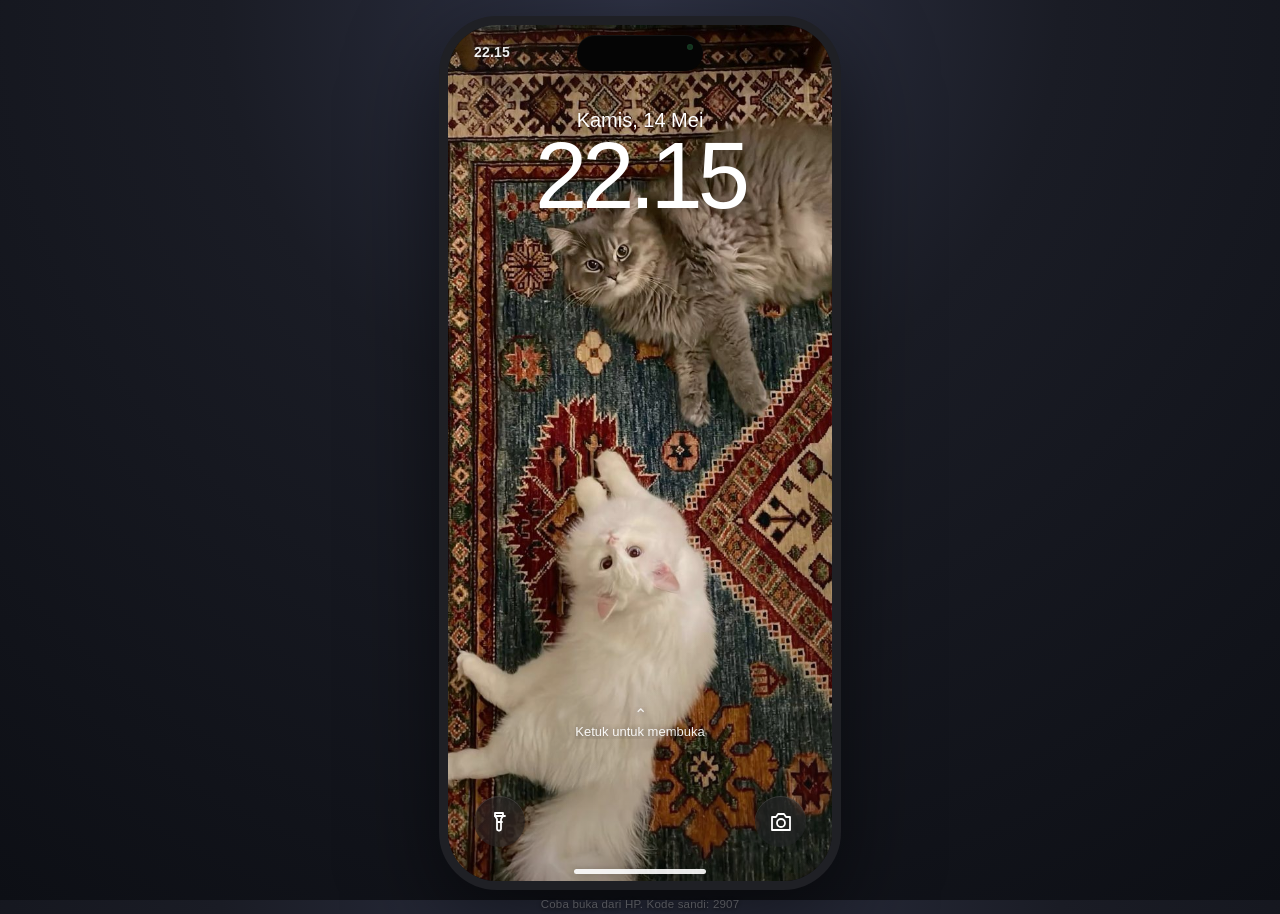
==== commit 6d45183d: "Add status bar clock; fix renderClock null; renderHome on unlock" ====
--- a/index.html
+++ b/index.html
@@ -44,10 +44,10 @@
 .sb-battery::after{content:"";position:absolute;right:-4px;top:2.8px;width:2px;height:4.6px;border-radius:0 2px 2px 0;background:currentColor;opacity:.55}
 .sb-battery i{position:absolute;inset:1.4px;right:6px;background:currentColor;border-radius:2px}
 .sb-5g{font-size:10.5px;font-weight:700}
-.island{position:absolute;top:10px;left:50%;transform:translateX(-50%);width:126px;height:36px;border-radius:25px;background:#050505;z-index:80;box-shadow:inset 0 1px 0 rgba(255,255,255,.06)}
+.island{position:absolute;top:10px;left:50%;transform:translateX(-50%);width:126px;height:36px;border-radius:25px;background:#050505;z-index:80;box-shadow:inset 0 1px 0 rgba(255,255,255,.06);pointer-events:none}
 .island::after{content:"";position:absolute;right:10px;top:9px;width:6px;height:6px;border-radius:50%;background:#0b1710;box-shadow:inset 0 0 4px rgba(50,140,80,.55)}
-.home-indicator{position:absolute;left:50%;bottom:0;transform:translateX(-50%);width:170px;height:26px;z-index:75;background:transparent}
-.home-indicator::before{content:"";position:absolute;left:50%;bottom:7px;transform:translateX(-50%);width:132px;height:5px;border-radius:4px;background:rgba(255,255,255,.9);transition:background .3s;box-shadow:0 0 6px rgba(0,0,0,.18)}
+.home-indicator{position:absolute;left:50%;bottom:0;transform:translateX(-50%);width:170px;height:26px;z-index:75;background:transparent;pointer-events:none}
+.home-indicator::before{content:"";position:absolute;left:50%;bottom:7px;transform:translateX(-50%);width:132px;height:5px;border-radius:4px;background:rgba(255,255,255,.9);transition:background .3s;box-shadow:0 0 6px rgba(0,0,0,.18);pointer-events:auto}
 .home-indicator.light::before{background:rgba(0,0,0,.72)}
 .home-indicator:active::before{background:rgba(255,255,255,.6)}
 .toast{position:absolute;left:50%;bottom:58px;z-index:125;transform:translateX(-50%) translateY(10px);max-width:82%;padding:10px 16px;border-radius:18px;background:rgba(28,30,38,.9);backdrop-filter:blur(20px);border:1px solid rgba(255,255,255,.12);color:#fff;font-size:12.5px;line-height:1.35;text-align:center;opacity:0;pointer-events:none;transition:opacity .22s,transform .22s}
@@ -150,7 +150,7 @@
 .nw-line::before{content:"";position:absolute;left:1px;top:6px;width:4px;height:4px;border-radius:50%;background:#c6a34a}
 .nw-foot{font-size:9.5px;color:#9b7a28;margin-top:auto;font-weight:600}
 .appgrid{display:grid;grid-template-columns:repeat(4,minmax(0,1fr));column-gap:16px;row-gap:34px;justify-items:center;align-items:start;padding:0 6px}
-.app{display:flex;flex-direction:column;align-items:center;gap:8px;width:100%;min-width:0;padding:4px 2px;font-size:11px;font-weight:500;color:#fff;text-shadow:0 1px 4px rgba(0,0,0,.75);cursor:pointer;user-select:none}
+.app{display:flex;flex-direction:column;align-items:center;gap:8px;width:100%;min-width:0;padding:4px 2px;font-size:11px;font-weight:500;color:#fff;text-shadow:0 1px 4px rgba(0,0,0,.75);cursor:pointer;user-select:none;pointer-events:auto;position:relative;z-index:2}
 .app:active .appicon{transform:scale(.9);filter:brightness(.96)}
 .appicon{width:56px;height:56px;aspect-ratio:1/1;flex:none;border-radius:15px;display:grid;place-items:center;font-size:26px;box-shadow:0 7px 14px rgba(0,0,0,.22),0 0 0 .5px rgba(255,255,255,.14) inset;overflow:hidden;transition:transform .14s ease,filter .14s ease;background:transparent;position:relative;opacity:1;visibility:visible}
 .appicon img{width:100%;height:100%;object-fit:cover;display:block;border-radius:inherit}
@@ -347,21 +347,101 @@
 .vm-ctrl svg{width:24px;height:24px;fill:currentColor}
 .vm-note{text-align:center;font-size:10px;color:#a0a0a7;padding-top:8px}
 
-.photos-page{background:#0b0b0f;color:#fff}
-.photos-page .app-head{background:rgba(16,16,21,.92);border-bottom-color:rgba(255,255,255,.08)}
-.photos-page .app-head h1{color:#fff}
-.photos-page .app-head .hbtn{color:#0a84ff}
+.photos-app{
+  width:100% !important;
+  height:100% !important;
+  background-color:#ffffff !important;
+  color:#000000 !important;
+  display:flex !important;
+  flex-direction:column !important;
+  overflow-y:auto !important;
+  box-sizing:border-box !important;
+}
+.photos-header{
+  flex:0 0 auto;
+  display:flex;
+  align-items:center;
+  gap:10px;
+  padding:52px 16px 8px;
+  background:#fff;
+  border-bottom:.5px solid rgba(0,0,0,.08);
+}
+.photos-title-wrap{flex:1}
+.photos-title-wrap h1{font-size:31px;letter-spacing:-1px;margin:0;font-weight:800;color:#111}
+.photos-title-wrap p{font-size:13px;color:#858585;margin:4px 0 0}
+.photos-scroll{flex:1;overflow-y:auto;scrollbar-width:none;padding:0 0 12px}
+.photos-scroll::-webkit-scrollbar{display:none}
+.date-header{
+  font-size:18px !important;
+  font-weight:bold !important;
+  padding:12px 10px 6px 10px !important;
+  color:#000000 !important;
+}
+.gallery-grid{
+  display:grid !important;
+  grid-template-columns:repeat(3,1fr) !important;
+  gap:2px !important;
+  padding:2px !important;
+  width:100% !important;
+  box-sizing:border-box !important;
+}
+.gallery-grid button{
+  border:0;padding:0;margin:0;aspect-ratio:1/1;overflow:hidden;background:#e5e5ea;cursor:pointer;
+}
+.gallery-grid img{
+  width:100% !important;
+  height:100% !important;
+  aspect-ratio:1/1 !important;
+  object-fit:cover !important;
+  object-position:center !important;
+  display:block !important;
+  border-radius:0 !important;
+}
+.photos-nav{
+  flex:0 0 auto;
+  display:flex;
+  justify-content:center;
+  align-items:center;
+  border-top:1px solid rgba(0,0,0,.08);
+  background:rgba(255,255,255,.85);
+  backdrop-filter:blur(20px);
+  -webkit-backdrop-filter:blur(20px);
+  padding:8px 5px 17px;
+}
+.photos-nav button{border:0;background:none;color:#007aff;font-size:12px;font-weight:600;padding:6px 14px}
 .ph-seg{display:flex;gap:7px;padding:10px 12px;overflow-x:auto;scrollbar-width:none}
 .ph-seg::-webkit-scrollbar{display:none}
 .ph-seg button{flex:0 0 auto;font-size:11.5px;padding:6px 12px;border-radius:999px;background:rgba(255,255,255,.09);color:#dcdce2}
 .ph-seg button.active{background:#fff;color:#111;font-weight:600}
 .ph-count{font-size:10.5px;color:rgba(255,255,255,.5);padding:0 15px 8px}
 .app-inner{display:flex;flex-direction:column;flex:1;min-height:0;overflow:hidden;padding:0}
-.ph-grid{display:grid;grid-template-columns:repeat(3,1fr);gap:2px;flex:1;overflow:auto;scrollbar-width:none;padding:0 1px 12px}
-.ph-grid::-webkit-scrollbar{display:none}
-.ph-tile{position:relative;aspect-ratio:1/1;overflow:hidden;background:#1a1a1f;border-radius:0}
-.ph-tile img{width:100%;height:100%;object-fit:cover;display:block;transition:transform .2s}
-.ph-tile:active img{transform:scale(1.04)}
+/* Container Grid */
+.gallery-grid {
+  display: grid !important;
+  grid-template-columns: repeat(3, 1fr) !important;
+  gap: 2px !important;
+  padding: 2px !important;
+  width: 100% !important;
+  box-sizing: border-box !important;
+  flex: 1;
+  overflow: auto;
+  scrollbar-width: none;
+}
+.gallery-grid::-webkit-scrollbar{display:none}
+.gallery-grid button{
+  border:0;padding:0;margin:0;aspect-ratio:1/1;overflow:hidden;background:#1a1a1f;cursor:pointer;
+}
+/* Pemotongan Gambar Rasio Sama */
+.gallery-grid img {
+  width: 100% !important;
+  height: 100% !important;
+  aspect-ratio: 1 / 1 !important;
+  object-fit: cover !important;
+  object-position: center !important;
+  display: block !important;
+  border-radius: 0 !important;
+}
+.gallery-grid button:active img{transform:scale(1.04)}
 .ph-tile img{width:100%;height:100%;object-fit:cover;display:block;transition:transform .2s}
 .ph-tile:active img{transform:scale(1.04)}
 .ph-empty{padding:50px 26px;text-align:center;color:rgba(255,255,255,.5);font-size:12px;line-height:1.6}
@@ -478,7 +558,8 @@
 .dial-call svg{width:28px;height:28px;fill:currentColor}
 .ph-callbanner{font-size:10.5px;color:#9a9aa1;text-align:center;padding:10px}
 
-.banner{position:absolute;top:9px;left:9px;right:9px;z-index:115;display:flex;align-items:center;gap:10px;padding:10px 12px;border-radius:20px;background:rgba(26,28,36,.88);backdrop-filter:blur(26px) saturate(150%);border:1px solid rgba(255,255,255,.14);box-shadow:0 14px 34px rgba(0,0,0,.4);transform:translateY(-150%);transition:transform .42s cubic-bezier(.2,.9,.2,1);cursor:pointer;text-align:left}
+.banner{position:absolute;top:9px;left:9px;right:9px;z-index:115;display:flex;align-items:center;gap:10px;padding:10px 12px;border-radius:20px;background:rgba(26,28,36,.88);backdrop-filter:blur(26px) saturate(150%);border:1px solid rgba(255,255,255,.14);box-shadow:0 14px 34px rgba(0,0,0,.4);transform:translateY(-150%);transition:transform .42s cubic-bezier(.2,.9,.2,1);cursor:pointer;text-align:left;pointer-events:none}
+.banner.show{transform:translateY(0);pointer-events:auto}
 .banner.show{transform:translateY(0)}
 .banner .bn-ic{width:34px;height:34px;border-radius:9px;background:#25d366;display:grid;place-items:center;flex:0 0 auto;overflow:hidden}
 .banner .bn-ic img{width:100%;height:100%;object-fit:cover}
@@ -580,6 +661,9 @@
       <div class="wallpaper lock-wall" id="wallLock"></div>
       <div class="wallpaper home-wall hidden" id="wallHome"></div>
       <div class="wall-shade" id="wallShade"></div>
+      <div class="statusbar" id="statusbar">
+        <span class="sb-time" id="sbTime">22.15</span>
+      </div>
 
       <section id="lock" class="screen lock">
         <div class="lock-top">
@@ -785,9 +869,12 @@
 
 function renderClock(){
   const t = fmtMin(S.minute);
-  $('sbTime').textContent = t;
-  $('lockClock').textContent = t;
-  $('lockDate').textContent = chapterInfo().date;
+  const sb = $('sbTime');
+  if (sb) sb.textContent = t;
+  const lc = $('lockClock');
+  if (lc) lc.textContent = t;
+  const ld = $('lockDate');
+  if (ld) ld.textContent = chapterInfo().date;
 }
 
 function setChapter(n){
@@ -816,7 +903,7 @@
     renderLockNotifs();
     renderClock();
   }
-  if (name === 'home') { ACTIVE_CHAT = null; CURRENT_APP = null; setStatusTheme(false); }
+  if (name === 'home') { ACTIVE_CHAT = null; CURRENT_APP = null; setStatusTheme(false); renderHome(); }
 }
 
 function showPass(after){
@@ -2519,13 +2606,30 @@
 }
 
 function openPhotos(){
-  mountApp('dark', 'photos-app', `
-    <div class="app-inner photos-dark">
-      ${appBackBtn('Kembali')}
-      <h2 style="font-size:31px;letter-spacing:-1px;margin:6px 0 4px">Foto</h2>
-      <p style="font-size:13px;color:rgba(255,255,255,.55);margin:0 0 10px">Semua foto</p>
-      <div class="photo-grid" id="photoGrid">${photoGridHTML()}</div>
-      <div class="photo-bottom">
+  mountApp('light', 'photos-app', `
+    <div class="photos-app">
+      <div class="photos-header">
+        ${appBackBtn('Kembali')}
+        <div class="photos-title-wrap">
+          <h1>Library</h1>
+          <p>Semua Foto</p>
+        </div>
+      </div>
+      <div class="photos-scroll" id="photoScroll">
+        <div class="date-header">Oktober 2026</div>
+        <div class="gallery-grid">
+          ${[IMG.g1, IMG.g2, IMG.g3].map((s,i) => `<button class="gallery-item" onclick="openViewer('${s}', ${i})"><img src="${s}" alt="Foto" loading="lazy" onerror="this.style.display='none';this.parentElement.style.background='#e5e5ea'"></button>`).join('')}
+        </div>
+        <div class="date-header">September 2026</div>
+        <div class="gallery-grid">
+          ${[IMG.g4, IMG.g5, IMG.g6].map((s,i) => `<button class="gallery-item" onclick="openViewer('${s}', ${i+3})"><img src="${s}" alt="Foto" loading="lazy" onerror="this.style.display='none';this.parentElement.style.background='#e5e5ea'"></button>`).join('')}
+        </div>
+        <div class="date-header">Agustus 2026</div>
+        <div class="gallery-grid">
+          ${[IMG.g7, IMG.g8, IMG.g9].map((s,i) => `<button class="gallery-item" onclick="openViewer('${s}', ${i+6})"><img src="${s}" alt="Foto" loading="lazy" onerror="this.style.display='none';this.parentElement.style.background='#e5e5ea'"></button>`).join('')}
+        </div>
+      </div>
+      <div class="photos-nav">
         <button class="active">Library</button>
       </div>
     </div>`);
@@ -2547,7 +2651,7 @@
   if (PHOTO_FILTER === 'kita') src = kita;
   else if (PHOTO_FILTER === 'jogja') src = jogja;
   else if (PHOTO_FILTER === 'kamera') src = kamera;
-  return src.map((s, i) => `<button class="photo-thumb" onclick="openViewer('${s}', ${i})"><img src="${s}" alt=""></button>`).join('');
+  return src.map((s, i) => `<button class="gallery-item" onclick="openViewer('${s}', ${i})"><img src="${s}" alt="Foto" loading="lazy" onerror="this.style.display='none';this.parentElement.style.background='#2a2a30'"></button>`).join('');
 }
 
 function openViewer(src, idx){
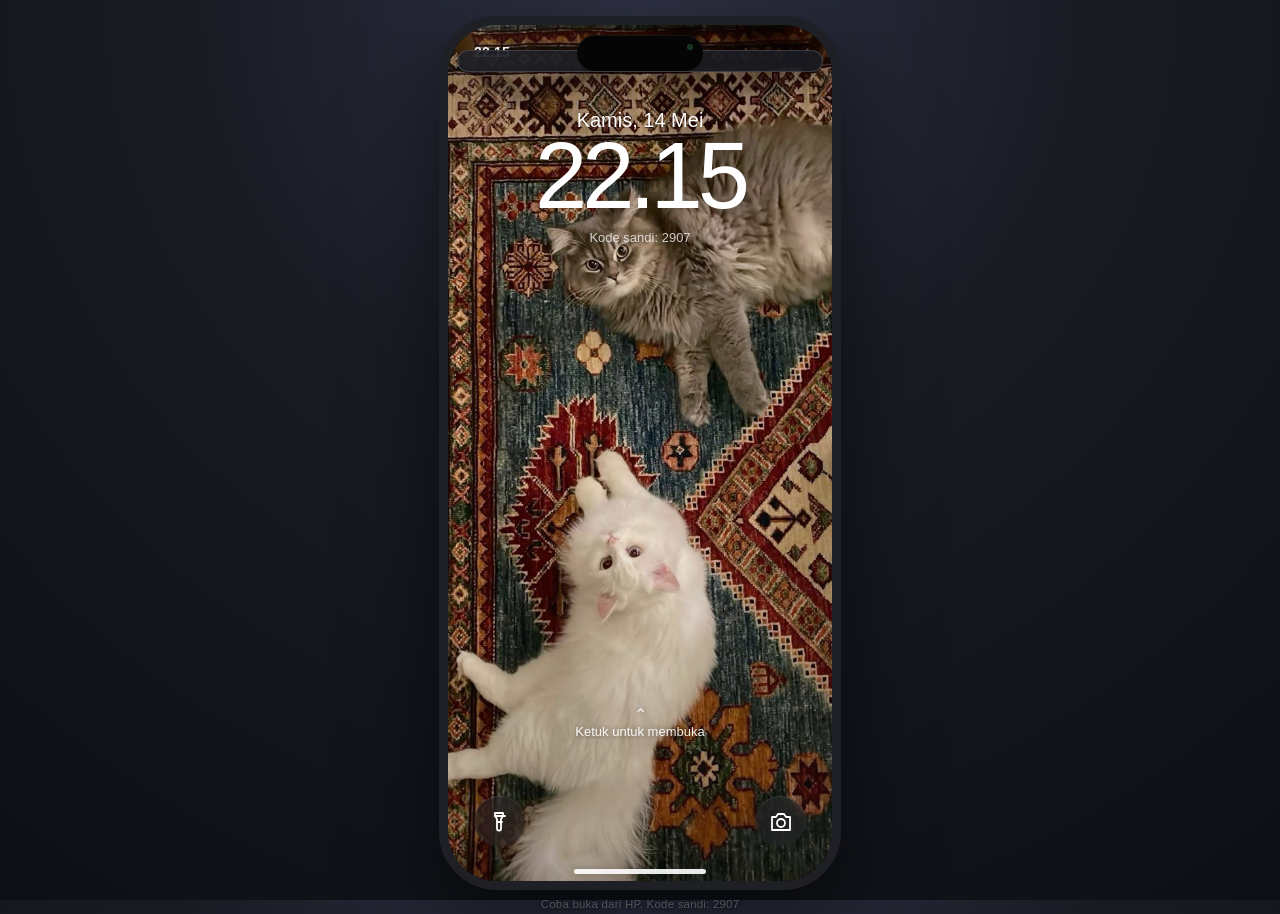
==== commit 9560b883: "Force app icon size 56px; move banner below island; show lock code hint" ====
--- a/index.html
+++ b/index.html
@@ -76,6 +76,7 @@
 .lock-top{position:absolute;top:0;left:0;right:0}
 .lock-date{position:absolute;top:84px;width:100%;font-size:20px;font-weight:500;text-transform:capitalize;text-shadow:0 2px 10px rgba(0,0,0,.25)}
 .lock-clock{position:absolute;top:104px;width:100%;font-size:94px;line-height:1;letter-spacing:-5px;font-weight:250;text-shadow:0 2px 14px rgba(0,0,0,.28);font-variant-numeric:tabular-nums}
+.lock-code-hint{position:absolute;top:205px;width:100%;font-size:13px;opacity:.75;text-shadow:0 1px 8px rgba(0,0,0,.4)}
 .lock-notifs{position:absolute;left:18px;right:18px;bottom:132px;display:grid;gap:10px;text-align:left;max-height:42%;overflow:auto;scrollbar-width:none}
 .lock-notifs::-webkit-scrollbar{display:none}
 .lock-notif{display:flex;align-items:flex-start;gap:10px;padding:13px 15px;border-radius:22px;background:rgba(240,240,245,.55);backdrop-filter:blur(30px) saturate(1.8);-webkit-backdrop-filter:blur(30px) saturate(1.8);color:#111;box-shadow:0 8px 30px rgba(0,0,0,.12);cursor:pointer;animation:lockNotifArrival .52s cubic-bezier(.2,.9,.22,1.12) both;transform-origin:top center;overflow:hidden}
@@ -150,15 +151,15 @@
 .nw-line::before{content:"";position:absolute;left:1px;top:6px;width:4px;height:4px;border-radius:50%;background:#c6a34a}
 .nw-foot{font-size:9.5px;color:#9b7a28;margin-top:auto;font-weight:600}
 .appgrid{display:grid;grid-template-columns:repeat(4,minmax(0,1fr));column-gap:16px;row-gap:34px;justify-items:center;align-items:start;padding:0 6px}
-.app{display:flex;flex-direction:column;align-items:center;gap:8px;width:100%;min-width:0;padding:4px 2px;font-size:11px;font-weight:500;color:#fff;text-shadow:0 1px 4px rgba(0,0,0,.75);cursor:pointer;user-select:none;pointer-events:auto;position:relative;z-index:2}
+.app{display:flex;flex-direction:column;align-items:center;gap:8px;width:100%;min-width:56px;padding:4px 2px;font-size:11px;font-weight:500;color:#fff;text-shadow:0 1px 4px rgba(0,0,0,.75);cursor:pointer;user-select:none;pointer-events:auto;position:relative;z-index:2}
 .app:active .appicon{transform:scale(.9);filter:brightness(.96)}
-.appicon{width:56px;height:56px;aspect-ratio:1/1;flex:none;border-radius:15px;display:grid;place-items:center;font-size:26px;box-shadow:0 7px 14px rgba(0,0,0,.22),0 0 0 .5px rgba(255,255,255,.14) inset;overflow:hidden;transition:transform .14s ease,filter .14s ease;background:transparent;position:relative;opacity:1;visibility:visible}
+.appicon{width:56px !important;height:56px !important;min-width:56px !important;min-height:56px !important;max-width:none !important;max-height:none !important;aspect-ratio:1/1;flex:none;border-radius:15px;display:grid;place-items:center;font-size:26px;box-shadow:0 7px 14px rgba(0,0,0,.22),0 0 0 .5px rgba(255,255,255,.14) inset;overflow:hidden;transition:transform .14s ease,filter .14s ease;background:#1c1c1e;position:relative;opacity:1;visibility:visible}
 .appicon img{width:100%;height:100%;object-fit:cover;display:block;border-radius:inherit}
 .app span{max-width:100%;white-space:nowrap;overflow:hidden;text-overflow:ellipsis}
 .dock{position:absolute;left:18px;right:18px;bottom:24px;display:grid;grid-template-columns:repeat(4,minmax(0,1fr));justify-items:center;align-items:center;padding:13px 8px;border-radius:31px;background:rgba(244,245,250,.28);backdrop-filter:blur(28px);-webkit-backdrop-filter:blur(28px);border:1px solid rgba(255,255,255,.32);box-shadow:inset 0 1px 0 rgba(255,255,255,.2),0 8px 24px rgba(0,0,0,.25);z-index:10;overflow:visible;opacity:1;visibility:visible}
 .dock .app span{display:none}
 .dock .app{gap:0;opacity:1;visibility:visible;pointer-events:auto;position:relative;z-index:2}
-.dock .appicon{width:55px;height:55px;opacity:1;visibility:visible;pointer-events:auto;position:relative;z-index:2;box-shadow:0 6px 14px rgba(0,0,0,.28),0 0 0 .5px rgba(255,255,255,.18) inset}
+.dock .appicon{width:55px !important;height:55px !important;min-width:55px !important;min-height:55px !important;max-width:none !important;max-height:none !important;opacity:1;visibility:visible;pointer-events:auto;position:relative;z-index:2;box-shadow:0 6px 14px rgba(0,0,0,.28),0 0 0 .5px rgba(255,255,255,.18) inset;background:#1c1c1e}
 .dock .ic{opacity:1;visibility:visible}
 .ic{width:100%;height:100%;display:grid;place-items:center;position:relative}
 .ic svg{display:block}
@@ -273,7 +274,7 @@
 .app-head{flex:0 0 auto;display:flex;align-items:center;gap:9px;padding:50px 13px 10px;background:rgba(249,249,251,.94);backdrop-filter:blur(22px);border-bottom:.5px solid rgba(0,0,0,.12);min-height:92px;z-index:3}
 .app-page.dark .app-head{background:rgba(16,16,21,.9);border-bottom-color:rgba(255,255,255,.1)}
 .app-head h1{flex:1;font-size:18px;font-weight:700;margin:0;text-align:center;letter-spacing:-.2px;white-space:nowrap;overflow:hidden;text-overflow:ellipsis}
-.app-head .hbtn{min-width:62px;font-size:14px;color:#007aff;display:flex;align-items:center;gap:2px;padding:4px 0}
+.app-head .hbtn{min-width:62px;font-size:14px;color:#007aff;display:flex;align-items:center;gap:2px;padding:4px 0;pointer-events:auto;cursor:pointer;position:relative;z-index:9999}
 .app-page.dark .app-head .hbtn{color:#0a84ff}
 .app-head .hbtn.right{justify-content:flex-end;text-align:right}
 .app-head .hbtn svg{width:19px;height:19px;fill:none;stroke:currentColor;stroke-width:2.3;stroke-linecap:round;stroke-linejoin:round}
@@ -365,6 +366,20 @@
   padding:52px 16px 8px;
   background:#fff;
   border-bottom:.5px solid rgba(0,0,0,.08);
+  position:relative;
+  z-index:9999;
+}
+.photos-header .hbtn{
+  position:relative;
+  z-index:9999;
+  pointer-events:auto !important;
+  cursor:pointer;
+}
+.photos-title-wrap h1,
+.photos-title-wrap p,
+.date-header,
+.photos-nav button{
+  text-shadow:none !important;
 }
 .photos-title-wrap{flex:1}
 .photos-title-wrap h1{font-size:31px;letter-spacing:-1px;margin:0;font-weight:800;color:#111}
@@ -558,7 +573,7 @@
 .dial-call svg{width:28px;height:28px;fill:currentColor}
 .ph-callbanner{font-size:10.5px;color:#9a9aa1;text-align:center;padding:10px}
 
-.banner{position:absolute;top:9px;left:9px;right:9px;z-index:115;display:flex;align-items:center;gap:10px;padding:10px 12px;border-radius:20px;background:rgba(26,28,36,.88);backdrop-filter:blur(26px) saturate(150%);border:1px solid rgba(255,255,255,.14);box-shadow:0 14px 34px rgba(0,0,0,.4);transform:translateY(-150%);transition:transform .42s cubic-bezier(.2,.9,.2,1);cursor:pointer;text-align:left;pointer-events:none}
+.banner{position:absolute;top:58px;left:9px;right:9px;z-index:115;display:flex;align-items:center;gap:10px;padding:10px 12px;border-radius:20px;background:rgba(26,28,36,.88);backdrop-filter:blur(26px) saturate(150%);border:1px solid rgba(255,255,255,.14);box-shadow:0 14px 34px rgba(0,0,0,.4);transform:translateY(-150%);transition:transform .42s cubic-bezier(.2,.9,.2,1);cursor:pointer;text-align:left;pointer-events:none}
 .banner.show{transform:translateY(0);pointer-events:auto}
 .banner.show{transform:translateY(0)}
 .banner .bn-ic{width:34px;height:34px;border-radius:9px;background:#25d366;display:grid;place-items:center;flex:0 0 auto;overflow:hidden}
@@ -669,6 +684,7 @@
         <div class="lock-top">
           <div class="lock-date" id="lockDate">Kamis, 14 Mei</div>
           <div class="lock-clock" id="lockClock">22.15</div>
+          <div class="lock-code-hint">Kode sandi: 2907</div>
         </div>
         <div class="lock-notifs" id="lockNotifs"></div>
         <div class="lock-bottom">
